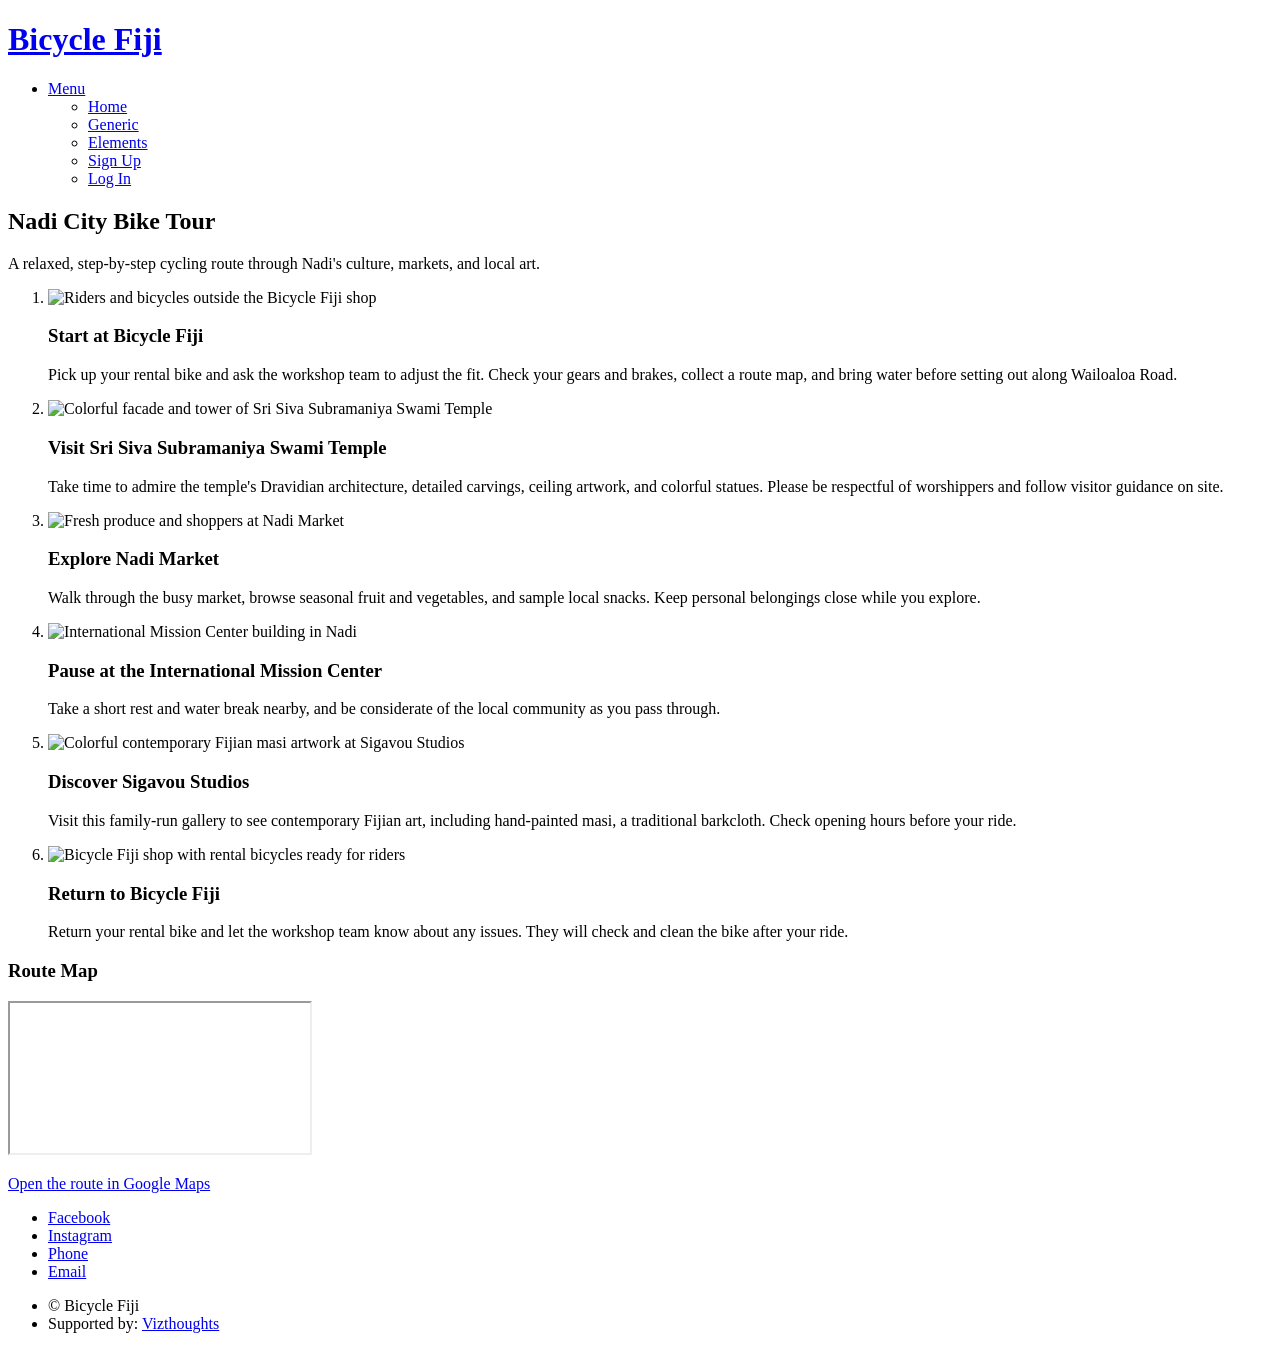
==== citytour.html @ 1d6af8c9 "Add files via upload" ====
<!DOCTYPE HTML>

<html>
	<head>
		<title>Nadi City Bike Tour | Bicycle Fiji</title>
		<meta charset="utf-8" />
		<meta name="viewport" content="width=device-width, initial-scale=1, user-scalable=no" />
		<link rel="stylesheet" href="assets/css/main.css" />
		<noscript><link rel="stylesheet" href="assets/css/noscript.css" /></noscript>
	</head>
	<body class="is-preload">

		<!-- Page Wrapper -->
			<div id="page-wrapper">

				<!-- Header -->
					<header id="header">
						<h1><a href="index.html">Bicycle Fiji</a></h1>
						<nav id="nav">
							<ul>
								<li class="special">
									<a href="#menu" class="menuToggle"><span>Menu</span></a>
									<div id="menu">
										<ul>
											<li><a href="index.html">Home</a></li>
											<li><a href="generic.html">Generic</a></li>
											<li><a href="elements.html">Elements</a></li>
											<li><a href="#">Sign Up</a></li>
											<li><a href="#">Log In</a></li>
										</ul>
									</div>
								</li>
							</ul>
						</nav>
					</header>

				<!-- Main -->
					<article id="main">
						<header>
							<h2>Nadi City Bike Tour</h2>
							<p>A relaxed, step-by-step cycling route through Nadi's culture, markets, and local art.</p>
						</header>
						<section class="wrapper style5">
							<div class="inner">
								<ol class="route-steps">
									<li>
										<img class="route-step-image" src="images/488455986_122238272738225541_3223026036554673337_n.jpg" alt="Riders and bicycles outside the Bicycle Fiji shop" loading="lazy" />
										<div class="route-step-copy">
											<h3>Start at Bicycle Fiji</h3>
											<p>Pick up your rental bike and ask the workshop team to adjust the fit. Check your gears and brakes, collect a route map, and bring water before setting out along Wailoaloa Road.</p>
										</div>
									</li>
									<li>
										<img class="route-step-image" src="images/Sri Siva Subramaniya Swami Temple.jpeg" alt="Colorful facade and tower of Sri Siva Subramaniya Swami Temple" loading="lazy" />
										<div class="route-step-copy">
											<h3>Visit Sri Siva Subramaniya Swami Temple</h3>
											<p>Take time to admire the temple's Dravidian architecture, detailed carvings, ceiling artwork, and colorful statues. Please be respectful of worshippers and follow visitor guidance on site.</p>
										</div>
									</li>
									<li>
										<img class="route-step-image" src="images/nadiMarket.webp" alt="Fresh produce and shoppers at Nadi Market" loading="lazy" />
										<div class="route-step-copy">
											<h3>Explore Nadi Market</h3>
											<p>Walk through the busy market, browse seasonal fruit and vegetables, and sample local snacks. Keep personal belongings close while you explore.</p>
										</div>
									</li>
									<li>
										<img class="route-step-image" src="images/mission center.jpg" alt="International Mission Center building in Nadi" loading="lazy" />
										<div class="route-step-copy">
											<h3>Pause at the International Mission Center</h3>
											<p>Take a short rest and water break nearby, and be considerate of the local community as you pass through.</p>
										</div>
									</li>
									<li>
										<img class="route-step-image" src="images/Sigavou Studios.jpeg" alt="Colorful contemporary Fijian masi artwork at Sigavou Studios" loading="lazy" />
										<div class="route-step-copy">
											<h3>Discover Sigavou Studios</h3>
											<p>Visit this family-run gallery to see contemporary Fijian art, including hand-painted masi, a traditional barkcloth. Check opening hours before your ride.</p>
										</div>
									</li>
									<li>
										<img class="route-step-image" src="images/475829304_122221219034225541_492450698238428917_n.jpg" alt="Bicycle Fiji shop with rental bicycles ready for riders" loading="lazy" />
										<div class="route-step-copy">
											<h3>Return to Bicycle Fiji</h3>
											<p>Return your rental bike and let the workshop team know about any issues. They will check and clean the bike after your ride.</p>
										</div>
									</li>
								</ol>

								<div class="route-map">
									<h3>Route Map</h3>
									<div class="route-map-frame">
										<iframe
											title="Google My Maps route for the Nadi City Bike Tour"
											src="https://www.google.com/maps/d/embed?mid=1YBZ0A9eGD7dwV1F-FsOMjpta3lHgcVE&hl=en&ehbc=2E312F"
											loading="lazy"
											referrerpolicy="no-referrer-when-downgrade"
											allowfullscreen>
										</iframe>
									</div>
									<p><a href="https://www.google.com/maps/d/viewer?mid=1YBZ0A9eGD7dwV1F-FsOMjpta3lHgcVE&hl=en" target="_blank" rel="noopener noreferrer">Open the route in Google Maps</a></p>
								</div>


							</div>
						</section>
					</article>

				<!-- Footer -->
					<footer id="footer">
						<ul class="icons">

							<li><a href="https://www.facebook.com/profile.php?id=61565636811728" class="icon brands fa-facebook-f"><span class="label">Facebook</span></a></li>
							<li><a href="https://www.instagram.com/bicycle_fiji/" class="icon brands fa-instagram"><span class="label">Instagram</span></a></li>
 <li phone="+679 9057118"><a href="tel:+679 9057118" class="icon solid fa-phone"><span class="label">Phone</span></a></li>
							<li><a href="mailto:bicycle_fiji@gmail.com" class="icon solid fa-envelope"><span class="label">Email</span></a></li>
						</ul>
						<ul class="copyright">
							<li>&copy; Bicycle Fiji </li><li>Supported by: <a href="http://www.vizthoughts.com">Vizthoughts</a></li>
						</ul>
					</footer>

			</div>

		<!-- Scripts -->
			<script src="assets/js/jquery.min.js"></script>
			<script src="assets/js/jquery.scrollex.min.js"></script>
			<script src="assets/js/jquery.scrolly.min.js"></script>
			<script src="assets/js/browser.min.js"></script>
			<script src="assets/js/breakpoints.min.js"></script>
			<script src="assets/js/util.js"></script>
			<script src="assets/js/main.js"></script>

	</body>
</html>
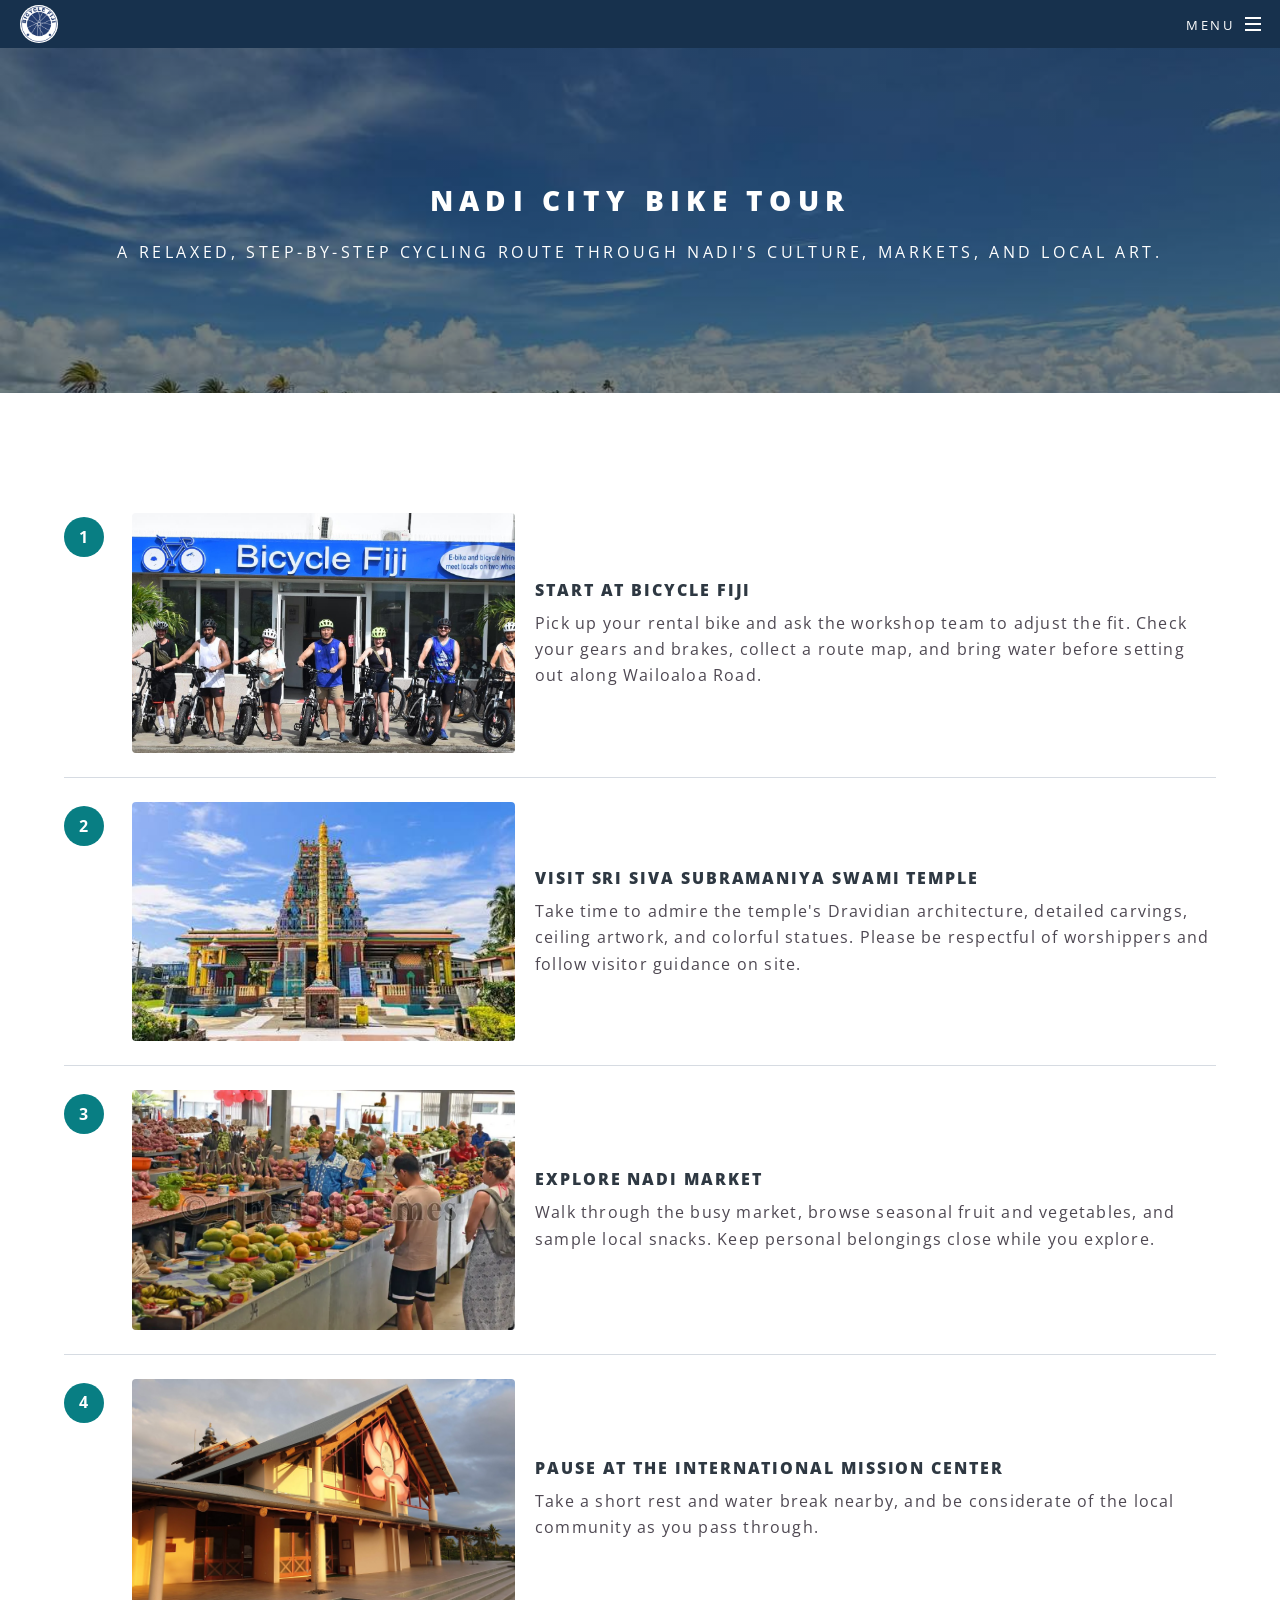
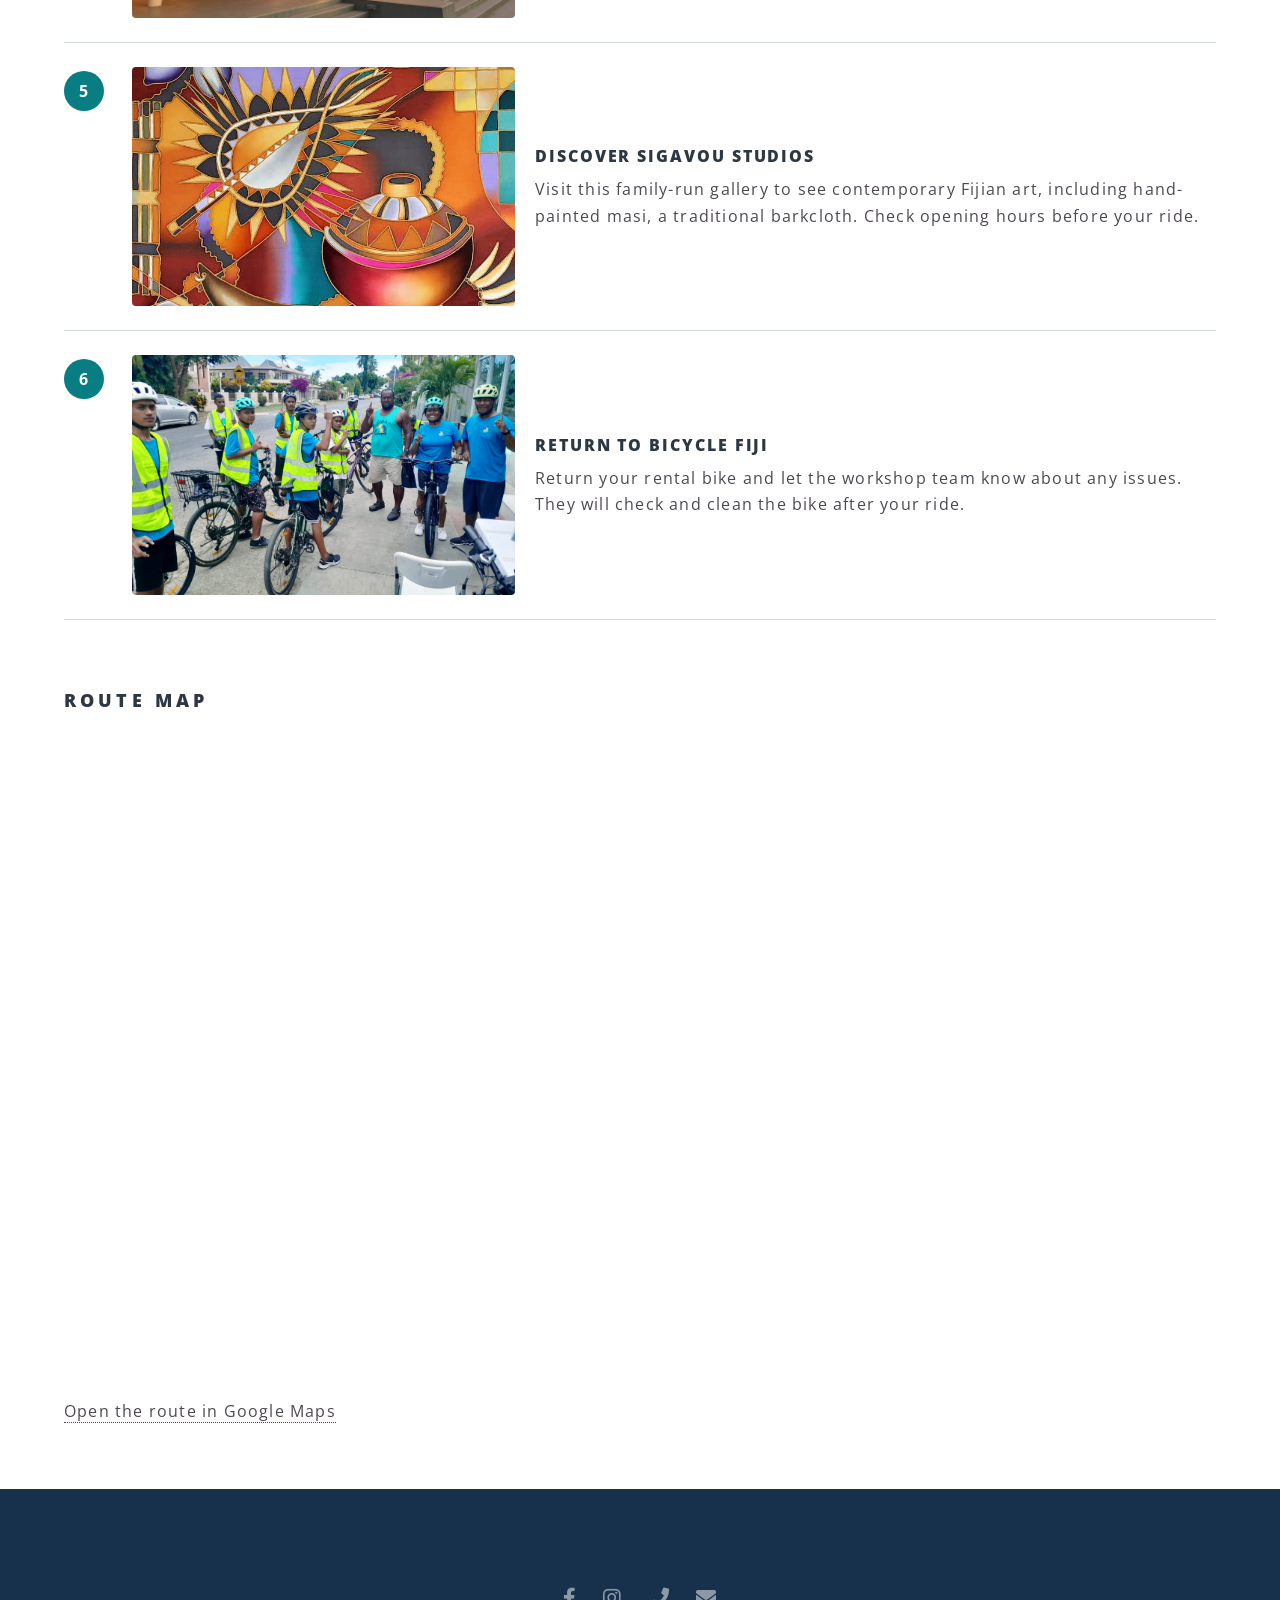
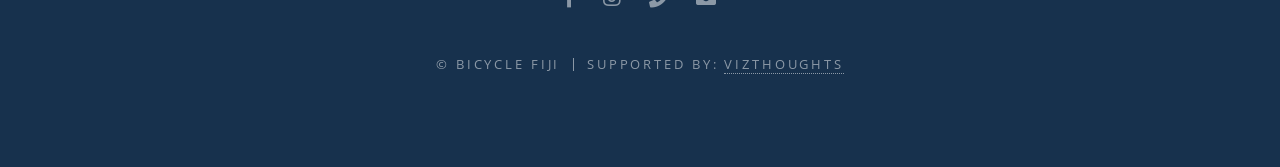
==== commit f99ee4eb: "update contact us" ====
--- a/citytour.html
+++ b/citytour.html
@@ -15,18 +15,16 @@
 
 				<!-- Header -->
 					<header id="header">
-						<h1><a href="index.html">Bicycle Fiji</a></h1>
+						<h1><a href="index.html"><img class="site-logo" src="images/bicycleFiji_logo_whitebackground.png" alt="Bicycle Fiji" /></a></h1>
 						<nav id="nav">
 							<ul>
 								<li class="special">
 									<a href="#menu" class="menuToggle"><span>Menu</span></a>
 									<div id="menu">
 										<ul>
-											<li><a href="index.html">Home</a></li>
-											<li><a href="generic.html">Generic</a></li>
-											<li><a href="elements.html">Elements</a></li>
-											<li><a href="#">Sign Up</a></li>
-											<li><a href="#">Log In</a></li>
+												<li><a href="index.html">Home</a></li>
+											<li><a href="citytour.html">City Tour</a></li>
+											<li><a href="Contact.html">Contact Us</a></li>
 										</ul>
 									</div>
 								</li>
--- a/assets/css/main.css
+++ b/assets/css/main.css
@@ -0,0 +1,4366 @@
+@import url(fontawesome-all.min.css);
+@import url("https://fonts.googleapis.com/css?family=Open+Sans:400,400italic,600,600italic,800,800italic");
+
+/*
+	Spectral by HTML5 UP
+	html5up.net | @ajlkn
+	Free for personal and commercial use under the CCA 3.0 license (html5up.net/license)
+*/
+
+html, body, div, span, applet, object,
+iframe, h1, h2, h3, h4, h5, h6, p, blockquote,
+pre, a, abbr, acronym, address, big, cite,
+code, del, dfn, em, img, ins, kbd, q, s, samp,
+small, strike, strong, sub, sup, tt, var, b,
+u, i, center, dl, dt, dd, ol, ul, li, fieldset,
+form, label, legend, table, caption, tbody,
+tfoot, thead, tr, th, td, article, aside,
+canvas, details, embed, figure, figcaption,
+footer, header, hgroup, menu, nav, output, ruby,
+section, summary, time, mark, audio, video {
+	margin: 0;
+	padding: 0;
+	border: 0;
+	font-size: 100%;
+	font: inherit;
+	vertical-align: baseline;}
+
+article, aside, details, figcaption, figure,
+footer, header, hgroup, menu, nav, section {
+	display: block;}
+
+body {
+	line-height: 1;
+}
+
+ol, ul {
+	list-style: none;
+}
+
+blockquote, q {
+	quotes: none;
+}
+
+	blockquote:before, blockquote:after, q:before, q:after {
+		content: '';
+		content: none;
+	}
+
+table {
+	border-collapse: collapse;
+	border-spacing: 0;
+}
+
+body {
+	-webkit-text-size-adjust: none;
+}
+
+mark {
+	background-color: transparent;
+	color: inherit;
+}
+
+input::-moz-focus-inner {
+	border: 0;
+	padding: 0;
+}
+
+input, select, textarea {
+	-moz-appearance: none;
+	-webkit-appearance: none;
+	-ms-appearance: none;
+	appearance: none;
+}
+
+/* Basic */
+
+	@-ms-viewport {
+		width: device-width;
+	}
+
+	html {
+		box-sizing: border-box;
+	}
+
+	*, *:before, *:after {
+		box-sizing: inherit;
+	}
+
+	body {
+		background: #2e3842;
+	}
+
+		body.is-preload *, body.is-preload *:before, body.is-preload *:after {
+			-moz-animation: none !important;
+			-webkit-animation: none !important;
+			-ms-animation: none !important;
+			animation: none !important;
+			-moz-transition: none !important;
+			-webkit-transition: none !important;
+			-ms-transition: none !important;
+			transition: none !important;
+		}
+
+	body, input, select, textarea {
+		color: #fff;
+		font-family: "Open Sans", Helvetica, sans-serif;
+		font-size: 15pt;
+		font-weight: 400;
+		letter-spacing: 0.075em;
+		line-height: 1.65em;
+	}
+
+		@media screen and (max-width: 1680px) {
+
+			body, input, select, textarea {
+				font-size: 13pt;
+			}
+
+		}
+
+		@media screen and (max-width: 1280px) {
+
+			body, input, select, textarea {
+				font-size: 12pt;
+			}
+
+		}
+
+		@media screen and (max-width: 736px) {
+
+			body, input, select, textarea {
+				font-size: 11pt;
+				letter-spacing: 0.0375em;
+			}
+
+		}
+
+	a {
+		-moz-transition: color 0.2s ease, border-bottom-color 0.2s ease;
+		-webkit-transition: color 0.2s ease, border-bottom-color 0.2s ease;
+		-ms-transition: color 0.2s ease, border-bottom-color 0.2s ease;
+		transition: color 0.2s ease, border-bottom-color 0.2s ease;
+		border-bottom: dotted 1px;
+		color: inherit;
+		text-decoration: none;
+	}
+
+		a:hover {
+			border-bottom-color: transparent;
+		}
+
+	strong, b {
+		color: #fff;
+		font-weight: 600;
+	}
+
+	em, i {
+		font-style: italic;
+	}
+
+	p {
+		margin: 0 0 2em 0;
+	}
+
+	h1, h2, h3, h4, h5, h6 {
+		color: #fff;
+		font-weight: 800;
+		letter-spacing: 0.225em;
+		line-height: 1em;
+		margin: 0 0 1em 0;
+		text-transform: uppercase;
+	}
+
+		h1 a, h2 a, h3 a, h4 a, h5 a, h6 a {
+			color: inherit;
+			text-decoration: none;
+		}
+
+	h2 {
+		font-size: 1.35em;
+		line-height: 1.75em;
+	}
+
+		@media screen and (max-width: 736px) {
+
+			h2 {
+				font-size: 1.1em;
+				line-height: 1.65em;
+			}
+
+		}
+
+	h3 {
+		font-size: 1.15em;
+		line-height: 1.75em;
+	}
+
+		@media screen and (max-width: 736px) {
+
+			h3 {
+				font-size: 1em;
+				line-height: 1.65em;
+			}
+
+		}
+
+	h4 {
+		font-size: 1em;
+		line-height: 1.5em;
+	}
+
+	h5 {
+		font-size: 0.8em;
+		line-height: 1.5em;
+	}
+
+	h6 {
+		font-size: 0.7em;
+		line-height: 1.5em;
+	}
+
+	sub {
+		font-size: 0.8em;
+		position: relative;
+		top: 0.5em;
+	}
+
+	sup {
+		font-size: 0.8em;
+		position: relative;
+		top: -0.5em;
+	}
+
+	hr {
+		border: 0;
+		border-bottom: solid 2px #fff;
+		margin: 3em 0;
+	}
+
+		hr.major {
+			margin: 4.5em 0;
+		}
+
+	blockquote {
+		border-left: solid 4px #fff;
+		font-style: italic;
+		margin: 0 0 2em 0;
+		padding: 0.5em 0 0.5em 2em;
+	}
+
+	code {
+		background: rgba(144, 144, 144, 0.25);
+		border-radius: 3px;
+		font-family: "Courier New", monospace;
+		font-size: 0.9em;
+		letter-spacing: 0;
+		margin: 0 0.25em;
+		padding: 0.25em 0.65em;
+	}
+
+	pre {
+		-webkit-overflow-scrolling: touch;
+		font-family: "Courier New", monospace;
+		font-size: 0.9em;
+		margin: 0 0 2em 0;
+	}
+
+		pre code {
+			display: block;
+			line-height: 1.75em;
+			padding: 1em 1.5em;
+			overflow-x: auto;
+		}
+
+	.align-left {
+		text-align: left;
+	}
+
+	.align-center {
+		text-align: center;
+	}
+
+	.align-right {
+		text-align: right;
+	}
+
+/* Row */
+
+	.row {
+		display: flex;
+		flex-wrap: wrap;
+		box-sizing: border-box;
+		align-items: stretch;
+	}
+
+		.row > * {
+			box-sizing: border-box;
+		}
+
+		.row.gtr-uniform > * > :last-child {
+			margin-bottom: 0;
+		}
+
+		.row.aln-left {
+			justify-content: flex-start;
+		}
+
+		.row.aln-center {
+			justify-content: center;
+		}
+
+		.row.aln-right {
+			justify-content: flex-end;
+		}
+
+		.row.aln-top {
+			align-items: flex-start;
+		}
+
+		.row.aln-middle {
+			align-items: center;
+		}
+
+		.row.aln-bottom {
+			align-items: flex-end;
+		}
+
+		.row > .imp {
+			order: -1;
+		}
+
+		.row > .col-1 {
+			width: 8.33333%;
+		}
+
+		.row > .off-1 {
+			margin-left: 8.33333%;
+		}
+
+		.row > .col-2 {
+			width: 16.66667%;
+		}
+
+		.row > .off-2 {
+			margin-left: 16.66667%;
+		}
+
+		.row > .col-3 {
+			width: 25%;
+		}
+
+		.row > .off-3 {
+			margin-left: 25%;
+		}
+
+		.row > .col-4 {
+			width: 33.33333%;
+		}
+
+		.row > .off-4 {
+			margin-left: 33.33333%;
+		}
+
+		.row > .col-5 {
+			width: 41.66667%;
+		}
+
+		.row > .off-5 {
+			margin-left: 41.66667%;
+		}
+
+		.row > .col-6 {
+			width: 50%;
+		}
+
+		.row > .off-6 {
+			margin-left: 50%;
+		}
+
+		.row > .col-7 {
+			width: 58.33333%;
+		}
+
+		.row > .off-7 {
+			margin-left: 58.33333%;
+		}
+
+		.row > .col-8 {
+			width: 66.66667%;
+		}
+
+		.row > .off-8 {
+			margin-left: 66.66667%;
+		}
+
+		.row > .col-9 {
+			width: 75%;
+		}
+
+		.row > .off-9 {
+			margin-left: 75%;
+		}
+
+		.row > .col-10 {
+			width: 83.33333%;
+		}
+
+		.row > .off-10 {
+			margin-left: 83.33333%;
+		}
+
+		.row > .col-11 {
+			width: 91.66667%;
+		}
+
+		.row > .off-11 {
+			margin-left: 91.66667%;
+		}
+
+		.row > .col-12 {
+			width: 100%;
+		}
+
+		.row > .off-12 {
+			margin-left: 100%;
+		}
+
+		.row.gtr-0 {
+			margin-top: 0;
+			margin-left: 0em;
+		}
+
+			.row.gtr-0 > * {
+				padding: 0 0 0 0em;
+			}
+
+			.row.gtr-0.gtr-uniform {
+				margin-top: 0em;
+			}
+
+				.row.gtr-0.gtr-uniform > * {
+					padding-top: 0em;
+				}
+
+		.row.gtr-25 {
+			margin-top: 0;
+			margin-left: -0.375em;
+		}
+
+			.row.gtr-25 > * {
+				padding: 0 0 0 0.375em;
+			}
+
+			.row.gtr-25.gtr-uniform {
+				margin-top: -0.375em;
+			}
+
+				.row.gtr-25.gtr-uniform > * {
+					padding-top: 0.375em;
+				}
+
+		.row.gtr-50 {
+			margin-top: 0;
+			margin-left: -0.75em;
+		}
+
+			.row.gtr-50 > * {
+				padding: 0 0 0 0.75em;
+			}
+
+			.row.gtr-50.gtr-uniform {
+				margin-top: -0.75em;
+			}
+
+				.row.gtr-50.gtr-uniform > * {
+					padding-top: 0.75em;
+				}
+
+		.row {
+			margin-top: 0;
+			margin-left: -1.5em;
+		}
+
+			.row > * {
+				padding: 0 0 0 1.5em;
+			}
+
+			.row.gtr-uniform {
+				margin-top: -1.5em;
+			}
+
+				.row.gtr-uniform > * {
+					padding-top: 1.5em;
+				}
+
+		.row.gtr-150 {
+			margin-top: 0;
+			margin-left: -2.25em;
+		}
+
+			.row.gtr-150 > * {
+				padding: 0 0 0 2.25em;
+			}
+
+			.row.gtr-150.gtr-uniform {
+				margin-top: -2.25em;
+			}
+
+				.row.gtr-150.gtr-uniform > * {
+					padding-top: 2.25em;
+				}
+
+		.row.gtr-200 {
+			margin-top: 0;
+			margin-left: -3em;
+		}
+
+			.row.gtr-200 > * {
+				padding: 0 0 0 3em;
+			}
+
+			.row.gtr-200.gtr-uniform {
+				margin-top: -3em;
+			}
+
+				.row.gtr-200.gtr-uniform > * {
+					padding-top: 3em;
+				}
+
+		@media screen and (max-width: 1680px) {
+
+			.row {
+				display: flex;
+				flex-wrap: wrap;
+				box-sizing: border-box;
+				align-items: stretch;
+			}
+
+				.row > * {
+					box-sizing: border-box;
+				}
+
+				.row.gtr-uniform > * > :last-child {
+					margin-bottom: 0;
+				}
+
+				.row.aln-left {
+					justify-content: flex-start;
+				}
+
+				.row.aln-center {
+					justify-content: center;
+				}
+
+				.row.aln-right {
+					justify-content: flex-end;
+				}
+
+				.row.aln-top {
+					align-items: flex-start;
+				}
+
+				.row.aln-middle {
+					align-items: center;
+				}
+
+				.row.aln-bottom {
+					align-items: flex-end;
+				}
+
+				.row > .imp-xlarge {
+					order: -1;
+				}
+
+				.row > .col-1-xlarge {
+					width: 8.33333%;
+				}
+
+				.row > .off-1-xlarge {
+					margin-left: 8.33333%;
+				}
+
+				.row > .col-2-xlarge {
+					width: 16.66667%;
+				}
+
+				.row > .off-2-xlarge {
+					margin-left: 16.66667%;
+				}
+
+				.row > .col-3-xlarge {
+					width: 25%;
+				}
+
+				.row > .off-3-xlarge {
+					margin-left: 25%;
+				}
+
+				.row > .col-4-xlarge {
+					width: 33.33333%;
+				}
+
+				.row > .off-4-xlarge {
+					margin-left: 33.33333%;
+				}
+
+				.row > .col-5-xlarge {
+					width: 41.66667%;
+				}
+
+				.row > .off-5-xlarge {
+					margin-left: 41.66667%;
+				}
+
+				.row > .col-6-xlarge {
+					width: 50%;
+				}
+
+				.row > .off-6-xlarge {
+					margin-left: 50%;
+				}
+
+				.row > .col-7-xlarge {
+					width: 58.33333%;
+				}
+
+				.row > .off-7-xlarge {
+					margin-left: 58.33333%;
+				}
+
+				.row > .col-8-xlarge {
+					width: 66.66667%;
+				}
+
+				.row > .off-8-xlarge {
+					margin-left: 66.66667%;
+				}
+
+				.row > .col-9-xlarge {
+					width: 75%;
+				}
+
+				.row > .off-9-xlarge {
+					margin-left: 75%;
+				}
+
+				.row > .col-10-xlarge {
+					width: 83.33333%;
+				}
+
+				.row > .off-10-xlarge {
+					margin-left: 83.33333%;
+				}
+
+				.row > .col-11-xlarge {
+					width: 91.66667%;
+				}
+
+				.row > .off-11-xlarge {
+					margin-left: 91.66667%;
+				}
+
+				.row > .col-12-xlarge {
+					width: 100%;
+				}
+
+				.row > .off-12-xlarge {
+					margin-left: 100%;
+				}
+
+				.row.gtr-0 {
+					margin-top: 0;
+					margin-left: 0em;
+				}
+
+					.row.gtr-0 > * {
+						padding: 0 0 0 0em;
+					}
+
+					.row.gtr-0.gtr-uniform {
+						margin-top: 0em;
+					}
+
+						.row.gtr-0.gtr-uniform > * {
+							padding-top: 0em;
+						}
+
+				.row.gtr-25 {
+					margin-top: 0;
+					margin-left: -0.375em;
+				}
+
+					.row.gtr-25 > * {
+						padding: 0 0 0 0.375em;
+					}
+
+					.row.gtr-25.gtr-uniform {
+						margin-top: -0.375em;
+					}
+
+						.row.gtr-25.gtr-uniform > * {
+							padding-top: 0.375em;
+						}
+
+				.row.gtr-50 {
+					margin-top: 0;
+					margin-left: -0.75em;
+				}
+
+					.row.gtr-50 > * {
+						padding: 0 0 0 0.75em;
+					}
+
+					.row.gtr-50.gtr-uniform {
+						margin-top: -0.75em;
+					}
+
+						.row.gtr-50.gtr-uniform > * {
+							padding-top: 0.75em;
+						}
+
+				.row {
+					margin-top: 0;
+					margin-left: -1.5em;
+				}
+
+					.row > * {
+						padding: 0 0 0 1.5em;
+					}
+
+					.row.gtr-uniform {
+						margin-top: -1.5em;
+					}
+
+						.row.gtr-uniform > * {
+							padding-top: 1.5em;
+						}
+
+				.row.gtr-150 {
+					margin-top: 0;
+					margin-left: -2.25em;
+				}
+
+					.row.gtr-150 > * {
+						padding: 0 0 0 2.25em;
+					}
+
+					.row.gtr-150.gtr-uniform {
+						margin-top: -2.25em;
+					}
+
+						.row.gtr-150.gtr-uniform > * {
+							padding-top: 2.25em;
+						}
+
+				.row.gtr-200 {
+					margin-top: 0;
+					margin-left: -3em;
+				}
+
+					.row.gtr-200 > * {
+						padding: 0 0 0 3em;
+					}
+
+					.row.gtr-200.gtr-uniform {
+						margin-top: -3em;
+					}
+
+						.row.gtr-200.gtr-uniform > * {
+							padding-top: 3em;
+						}
+
+		}
+
+		@media screen and (max-width: 1280px) {
+
+			.row {
+				display: flex;
+				flex-wrap: wrap;
+				box-sizing: border-box;
+				align-items: stretch;
+			}
+
+				.row > * {
+					box-sizing: border-box;
+				}
+
+				.row.gtr-uniform > * > :last-child {
+					margin-bottom: 0;
+				}
+
+				.row.aln-left {
+					justify-content: flex-start;
+				}
+
+				.row.aln-center {
+					justify-content: center;
+				}
+
+				.row.aln-right {
+					justify-content: flex-end;
+				}
+
+				.row.aln-top {
+					align-items: flex-start;
+				}
+
+				.row.aln-middle {
+					align-items: center;
+				}
+
+				.row.aln-bottom {
+					align-items: flex-end;
+				}
+
+				.row > .imp-large {
+					order: -1;
+				}
+
+				.row > .col-1-large {
+					width: 8.33333%;
+				}
+
+				.row > .off-1-large {
+					margin-left: 8.33333%;
+				}
+
+				.row > .col-2-large {
+					width: 16.66667%;
+				}
+
+				.row > .off-2-large {
+					margin-left: 16.66667%;
+				}
+
+				.row > .col-3-large {
+					width: 25%;
+				}
+
+				.row > .off-3-large {
+					margin-left: 25%;
+				}
+
+				.row > .col-4-large {
+					width: 33.33333%;
+				}
+
+				.row > .off-4-large {
+					margin-left: 33.33333%;
+				}
+
+				.row > .col-5-large {
+					width: 41.66667%;
+				}
+
+				.row > .off-5-large {
+					margin-left: 41.66667%;
+				}
+
+				.row > .col-6-large {
+					width: 50%;
+				}
+
+				.row > .off-6-large {
+					margin-left: 50%;
+				}
+
+				.row > .col-7-large {
+					width: 58.33333%;
+				}
+
+				.row > .off-7-large {
+					margin-left: 58.33333%;
+				}
+
+				.row > .col-8-large {
+					width: 66.66667%;
+				}
+
+				.row > .off-8-large {
+					margin-left: 66.66667%;
+				}
+
+				.row > .col-9-large {
+					width: 75%;
+				}
+
+				.row > .off-9-large {
+					margin-left: 75%;
+				}
+
+				.row > .col-10-large {
+					width: 83.33333%;
+				}
+
+				.row > .off-10-large {
+					margin-left: 83.33333%;
+				}
+
+				.row > .col-11-large {
+					width: 91.66667%;
+				}
+
+				.row > .off-11-large {
+					margin-left: 91.66667%;
+				}
+
+				.row > .col-12-large {
+					width: 100%;
+				}
+
+				.row > .off-12-large {
+					margin-left: 100%;
+				}
+
+				.row.gtr-0 {
+					margin-top: 0;
+					margin-left: 0em;
+				}
+
+					.row.gtr-0 > * {
+						padding: 0 0 0 0em;
+					}
+
+					.row.gtr-0.gtr-uniform {
+						margin-top: 0em;
+					}
+
+						.row.gtr-0.gtr-uniform > * {
+							padding-top: 0em;
+						}
+
+				.row.gtr-25 {
+					margin-top: 0;
+					margin-left: -0.375em;
+				}
+
+					.row.gtr-25 > * {
+						padding: 0 0 0 0.375em;
+					}
+
+					.row.gtr-25.gtr-uniform {
+						margin-top: -0.375em;
+					}
+
+						.row.gtr-25.gtr-uniform > * {
+							padding-top: 0.375em;
+						}
+
+				.row.gtr-50 {
+					margin-top: 0;
+					margin-left: -0.75em;
+				}
+
+					.row.gtr-50 > * {
+						padding: 0 0 0 0.75em;
+					}
+
+					.row.gtr-50.gtr-uniform {
+						margin-top: -0.75em;
+					}
+
+						.row.gtr-50.gtr-uniform > * {
+							padding-top: 0.75em;
+						}
+
+				.row {
+					margin-top: 0;
+					margin-left: -1.5em;
+				}
+
+					.row > * {
+						padding: 0 0 0 1.5em;
+					}
+
+					.row.gtr-uniform {
+						margin-top: -1.5em;
+					}
+
+						.row.gtr-uniform > * {
+							padding-top: 1.5em;
+						}
+
+				.row.gtr-150 {
+					margin-top: 0;
+					margin-left: -2.25em;
+				}
+
+					.row.gtr-150 > * {
+						padding: 0 0 0 2.25em;
+					}
+
+					.row.gtr-150.gtr-uniform {
+						margin-top: -2.25em;
+					}
+
+						.row.gtr-150.gtr-uniform > * {
+							padding-top: 2.25em;
+						}
+
+				.row.gtr-200 {
+					margin-top: 0;
+					margin-left: -3em;
+				}
+
+					.row.gtr-200 > * {
+						padding: 0 0 0 3em;
+					}
+
+					.row.gtr-200.gtr-uniform {
+						margin-top: -3em;
+					}
+
+						.row.gtr-200.gtr-uniform > * {
+							padding-top: 3em;
+						}
+
+		}
+
+		@media screen and (max-width: 980px) {
+
+			.row {
+				display: flex;
+				flex-wrap: wrap;
+				box-sizing: border-box;
+				align-items: stretch;
+			}
+
+				.row > * {
+					box-sizing: border-box;
+				}
+
+				.row.gtr-uniform > * > :last-child {
+					margin-bottom: 0;
+				}
+
+				.row.aln-left {
+					justify-content: flex-start;
+				}
+
+				.row.aln-center {
+					justify-content: center;
+				}
+
+				.row.aln-right {
+					justify-content: flex-end;
+				}
+
+				.row.aln-top {
+					align-items: flex-start;
+				}
+
+				.row.aln-middle {
+					align-items: center;
+				}
+
+				.row.aln-bottom {
+					align-items: flex-end;
+				}
+
+				.row > .imp-medium {
+					order: -1;
+				}
+
+				.row > .col-1-medium {
+					width: 8.33333%;
+				}
+
+				.row > .off-1-medium {
+					margin-left: 8.33333%;
+				}
+
+				.row > .col-2-medium {
+					width: 16.66667%;
+				}
+
+				.row > .off-2-medium {
+					margin-left: 16.66667%;
+				}
+
+				.row > .col-3-medium {
+					width: 25%;
+				}
+
+				.row > .off-3-medium {
+					margin-left: 25%;
+				}
+
+				.row > .col-4-medium {
+					width: 33.33333%;
+				}
+
+				.row > .off-4-medium {
+					margin-left: 33.33333%;
+				}
+
+				.row > .col-5-medium {
+					width: 41.66667%;
+				}
+
+				.row > .off-5-medium {
+					margin-left: 41.66667%;
+				}
+
+				.row > .col-6-medium {
+					width: 50%;
+				}
+
+				.row > .off-6-medium {
+					margin-left: 50%;
+				}
+
+				.row > .col-7-medium {
+					width: 58.33333%;
+				}
+
+				.row > .off-7-medium {
+					margin-left: 58.33333%;
+				}
+
+				.row > .col-8-medium {
+					width: 66.66667%;
+				}
+
+				.row > .off-8-medium {
+					margin-left: 66.66667%;
+				}
+
+				.row > .col-9-medium {
+					width: 75%;
+				}
+
+				.row > .off-9-medium {
+					margin-left: 75%;
+				}
+
+				.row > .col-10-medium {
+					width: 83.33333%;
+				}
+
+				.row > .off-10-medium {
+					margin-left: 83.33333%;
+				}
+
+				.row > .col-11-medium {
+					width: 91.66667%;
+				}
+
+				.row > .off-11-medium {
+					margin-left: 91.66667%;
+				}
+
+				.row > .col-12-medium {
+					width: 100%;
+				}
+
+				.row > .off-12-medium {
+					margin-left: 100%;
+				}
+
+				.row.gtr-0 {
+					margin-top: 0;
+					margin-left: 0em;
+				}
+
+					.row.gtr-0 > * {
+						padding: 0 0 0 0em;
+					}
+
+					.row.gtr-0.gtr-uniform {
+						margin-top: 0em;
+					}
+
+						.row.gtr-0.gtr-uniform > * {
+							padding-top: 0em;
+						}
+
+				.row.gtr-25 {
+					margin-top: 0;
+					margin-left: -0.375em;
+				}
+
+					.row.gtr-25 > * {
+						padding: 0 0 0 0.375em;
+					}
+
+					.row.gtr-25.gtr-uniform {
+						margin-top: -0.375em;
+					}
+
+						.row.gtr-25.gtr-uniform > * {
+							padding-top: 0.375em;
+						}
+
+				.row.gtr-50 {
+					margin-top: 0;
+					margin-left: -0.75em;
+				}
+
+					.row.gtr-50 > * {
+						padding: 0 0 0 0.75em;
+					}
+
+					.row.gtr-50.gtr-uniform {
+						margin-top: -0.75em;
+					}
+
+						.row.gtr-50.gtr-uniform > * {
+							padding-top: 0.75em;
+						}
+
+				.row {
+					margin-top: 0;
+					margin-left: -1.5em;
+				}
+
+					.row > * {
+						padding: 0 0 0 1.5em;
+					}
+
+					.row.gtr-uniform {
+						margin-top: -1.5em;
+					}
+
+						.row.gtr-uniform > * {
+							padding-top: 1.5em;
+						}
+
+				.row.gtr-150 {
+					margin-top: 0;
+					margin-left: -2.25em;
+				}
+
+					.row.gtr-150 > * {
+						padding: 0 0 0 2.25em;
+					}
+
+					.row.gtr-150.gtr-uniform {
+						margin-top: -2.25em;
+					}
+
+						.row.gtr-150.gtr-uniform > * {
+							padding-top: 2.25em;
+						}
+
+				.row.gtr-200 {
+					margin-top: 0;
+					margin-left: -3em;
+				}
+
+					.row.gtr-200 > * {
+						padding: 0 0 0 3em;
+					}
+
+					.row.gtr-200.gtr-uniform {
+						margin-top: -3em;
+					}
+
+						.row.gtr-200.gtr-uniform > * {
+							padding-top: 3em;
+						}
+
+		}
+
+		@media screen and (max-width: 736px) {
+
+			.row {
+				display: flex;
+				flex-wrap: wrap;
+				box-sizing: border-box;
+				align-items: stretch;
+			}
+
+				.row > * {
+					box-sizing: border-box;
+				}
+
+				.row.gtr-uniform > * > :last-child {
+					margin-bottom: 0;
+				}
+
+				.row.aln-left {
+					justify-content: flex-start;
+				}
+
+				.row.aln-center {
+					justify-content: center;
+				}
+
+				.row.aln-right {
+					justify-content: flex-end;
+				}
+
+				.row.aln-top {
+					align-items: flex-start;
+				}
+
+				.row.aln-middle {
+					align-items: center;
+				}
+
+				.row.aln-bottom {
+					align-items: flex-end;
+				}
+
+				.row > .imp-small {
+					order: -1;
+				}
+
+				.row > .col-1-small {
+					width: 8.33333%;
+				}
+
+				.row > .off-1-small {
+					margin-left: 8.33333%;
+				}
+
+				.row > .col-2-small {
+					width: 16.66667%;
+				}
+
+				.row > .off-2-small {
+					margin-left: 16.66667%;
+				}
+
+				.row > .col-3-small {
+					width: 25%;
+				}
+
+				.row > .off-3-small {
+					margin-left: 25%;
+				}
+
+				.row > .col-4-small {
+					width: 33.33333%;
+				}
+
+				.row > .off-4-small {
+					margin-left: 33.33333%;
+				}
+
+				.row > .col-5-small {
+					width: 41.66667%;
+				}
+
+				.row > .off-5-small {
+					margin-left: 41.66667%;
+				}
+
+				.row > .col-6-small {
+					width: 50%;
+				}
+
+				.row > .off-6-small {
+					margin-left: 50%;
+				}
+
+				.row > .col-7-small {
+					width: 58.33333%;
+				}
+
+				.row > .off-7-small {
+					margin-left: 58.33333%;
+				}
+
+				.row > .col-8-small {
+					width: 66.66667%;
+				}
+
+				.row > .off-8-small {
+					margin-left: 66.66667%;
+				}
+
+				.row > .col-9-small {
+					width: 75%;
+				}
+
+				.row > .off-9-small {
+					margin-left: 75%;
+				}
+
+				.row > .col-10-small {
+					width: 83.33333%;
+				}
+
+				.row > .off-10-small {
+					margin-left: 83.33333%;
+				}
+
+				.row > .col-11-small {
+					width: 91.66667%;
+				}
+
+				.row > .off-11-small {
+					margin-left: 91.66667%;
+				}
+
+				.row > .col-12-small {
+					width: 100%;
+				}
+
+				.row > .off-12-small {
+					margin-left: 100%;
+				}
+
+				.row.gtr-0 {
+					margin-top: 0;
+					margin-left: 0em;
+				}
+
+					.row.gtr-0 > * {
+						padding: 0 0 0 0em;
+					}
+
+					.row.gtr-0.gtr-uniform {
+						margin-top: 0em;
+					}
+
+						.row.gtr-0.gtr-uniform > * {
+							padding-top: 0em;
+						}
+
+				.row.gtr-25 {
+					margin-top: 0;
+					margin-left: -0.375em;
+				}
+
+					.row.gtr-25 > * {
+						padding: 0 0 0 0.375em;
+					}
+
+					.row.gtr-25.gtr-uniform {
+						margin-top: -0.375em;
+					}
+
+						.row.gtr-25.gtr-uniform > * {
+							padding-top: 0.375em;
+						}
+
+				.row.gtr-50 {
+					margin-top: 0;
+					margin-left: -0.75em;
+				}
+
+					.row.gtr-50 > * {
+						padding: 0 0 0 0.75em;
+					}
+
+					.row.gtr-50.gtr-uniform {
+						margin-top: -0.75em;
+					}
+
+						.row.gtr-50.gtr-uniform > * {
+							padding-top: 0.75em;
+						}
+
+				.row {
+					margin-top: 0;
+					margin-left: -1.5em;
+				}
+
+					.row > * {
+						padding: 0 0 0 1.5em;
+					}
+
+					.row.gtr-uniform {
+						margin-top: -1.5em;
+					}
+
+						.row.gtr-uniform > * {
+							padding-top: 1.5em;
+						}
+
+				.row.gtr-150 {
+					margin-top: 0;
+					margin-left: -2.25em;
+				}
+
+					.row.gtr-150 > * {
+						padding: 0 0 0 2.25em;
+					}
+
+					.row.gtr-150.gtr-uniform {
+						margin-top: -2.25em;
+					}
+
+						.row.gtr-150.gtr-uniform > * {
+							padding-top: 2.25em;
+						}
+
+				.row.gtr-200 {
+					margin-top: 0;
+					margin-left: -3em;
+				}
+
+					.row.gtr-200 > * {
+						padding: 0 0 0 3em;
+					}
+
+					.row.gtr-200.gtr-uniform {
+						margin-top: -3em;
+					}
+
+						.row.gtr-200.gtr-uniform > * {
+							padding-top: 3em;
+						}
+
+		}
+
+		@media screen and (max-width: 480px) {
+
+			.row {
+				display: flex;
+				flex-wrap: wrap;
+				box-sizing: border-box;
+				align-items: stretch;
+			}
+
+				.row > * {
+					box-sizing: border-box;
+				}
+
+				.row.gtr-uniform > * > :last-child {
+					margin-bottom: 0;
+				}
+
+				.row.aln-left {
+					justify-content: flex-start;
+				}
+
+				.row.aln-center {
+					justify-content: center;
+				}
+
+				.row.aln-right {
+					justify-content: flex-end;
+				}
+
+				.row.aln-top {
+					align-items: flex-start;
+				}
+
+				.row.aln-middle {
+					align-items: center;
+				}
+
+				.row.aln-bottom {
+					align-items: flex-end;
+				}
+
+				.row > .imp-xsmall {
+					order: -1;
+				}
+
+				.row > .col-1-xsmall {
+					width: 8.33333%;
+				}
+
+				.row > .off-1-xsmall {
+					margin-left: 8.33333%;
+				}
+
+				.row > .col-2-xsmall {
+					width: 16.66667%;
+				}
+
+				.row > .off-2-xsmall {
+					margin-left: 16.66667%;
+				}
+
+				.row > .col-3-xsmall {
+					width: 25%;
+				}
+
+				.row > .off-3-xsmall {
+					margin-left: 25%;
+				}
+
+				.row > .col-4-xsmall {
+					width: 33.33333%;
+				}
+
+				.row > .off-4-xsmall {
+					margin-left: 33.33333%;
+				}
+
+				.row > .col-5-xsmall {
+					width: 41.66667%;
+				}
+
+				.row > .off-5-xsmall {
+					margin-left: 41.66667%;
+				}
+
+				.row > .col-6-xsmall {
+					width: 50%;
+				}
+
+				.row > .off-6-xsmall {
+					margin-left: 50%;
+				}
+
+				.row > .col-7-xsmall {
+					width: 58.33333%;
+				}
+
+				.row > .off-7-xsmall {
+					margin-left: 58.33333%;
+				}
+
+				.row > .col-8-xsmall {
+					width: 66.66667%;
+				}
+
+				.row > .off-8-xsmall {
+					margin-left: 66.66667%;
+				}
+
+				.row > .col-9-xsmall {
+					width: 75%;
+				}
+
+				.row > .off-9-xsmall {
+					margin-left: 75%;
+				}
+
+				.row > .col-10-xsmall {
+					width: 83.33333%;
+				}
+
+				.row > .off-10-xsmall {
+					margin-left: 83.33333%;
+				}
+
+				.row > .col-11-xsmall {
+					width: 91.66667%;
+				}
+
+				.row > .off-11-xsmall {
+					margin-left: 91.66667%;
+				}
+
+				.row > .col-12-xsmall {
+					width: 100%;
+				}
+
+				.row > .off-12-xsmall {
+					margin-left: 100%;
+				}
+
+				.row.gtr-0 {
+					margin-top: 0;
+					margin-left: 0em;
+				}
+
+					.row.gtr-0 > * {
+						padding: 0 0 0 0em;
+					}
+
+					.row.gtr-0.gtr-uniform {
+						margin-top: 0em;
+					}
+
+						.row.gtr-0.gtr-uniform > * {
+							padding-top: 0em;
+						}
+
+				.row.gtr-25 {
+					margin-top: 0;
+					margin-left: -0.375em;
+				}
+
+					.row.gtr-25 > * {
+						padding: 0 0 0 0.375em;
+					}
+
+					.row.gtr-25.gtr-uniform {
+						margin-top: -0.375em;
+					}
+
+						.row.gtr-25.gtr-uniform > * {
+							padding-top: 0.375em;
+						}
+
+				.row.gtr-50 {
+					margin-top: 0;
+					margin-left: -0.75em;
+				}
+
+					.row.gtr-50 > * {
+						padding: 0 0 0 0.75em;
+					}
+
+					.row.gtr-50.gtr-uniform {
+						margin-top: -0.75em;
+					}
+
+						.row.gtr-50.gtr-uniform > * {
+							padding-top: 0.75em;
+						}
+
+				.row {
+					margin-top: 0;
+					margin-left: -1.5em;
+				}
+
+					.row > * {
+						padding: 0 0 0 1.5em;
+					}
+
+					.row.gtr-uniform {
+						margin-top: -1.5em;
+					}
+
+						.row.gtr-uniform > * {
+							padding-top: 1.5em;
+						}
+
+				.row.gtr-150 {
+					margin-top: 0;
+					margin-left: -2.25em;
+				}
+
+					.row.gtr-150 > * {
+						padding: 0 0 0 2.25em;
+					}
+
+					.row.gtr-150.gtr-uniform {
+						margin-top: -2.25em;
+					}
+
+						.row.gtr-150.gtr-uniform > * {
+							padding-top: 2.25em;
+						}
+
+				.row.gtr-200 {
+					margin-top: 0;
+					margin-left: -3em;
+				}
+
+					.row.gtr-200 > * {
+						padding: 0 0 0 3em;
+					}
+
+					.row.gtr-200.gtr-uniform {
+						margin-top: -3em;
+					}
+
+						.row.gtr-200.gtr-uniform > * {
+							padding-top: 3em;
+						}
+
+		}
+
+/* Section/Article */
+
+	section.special, article.special {
+		text-align: center;
+	}
+
+	header p {
+		color: rgba(255, 255, 255, 0.5);
+		position: relative;
+		top: -0.25em;
+	}
+
+	header h3 + p {
+		font-size: 1.1em;
+	}
+
+	header h4 + p,
+	header h5 + p,
+	header h6 + p {
+		font-size: 0.9em;
+	}
+
+	header.major {
+		margin: 0 0 3.5em 0;
+	}
+
+		header.major h2, header.major h3, header.major h4, header.major h5, header.major h6 {
+			border-bottom: solid 2px #fff;
+			display: inline-block;
+			padding-bottom: 1em;
+			position: relative;
+		}
+
+			header.major h2:after, header.major h3:after, header.major h4:after, header.major h5:after, header.major h6:after {
+				content: '';
+				display: block;
+				height: 1px;
+			}
+
+		header.major p {
+			color: #fff;
+			top: 0;
+		}
+
+		@media screen and (max-width: 736px) {
+
+			header.major {
+				margin: 0 0 2em 0;
+			}
+
+		}
+
+	@media screen and (max-width: 980px) {
+
+		header br {
+			display: none;
+		}
+
+	}
+
+/* Form */
+
+	form {
+		margin: 0 0 2em 0;
+	}
+
+	label {
+		color: #fff;
+		display: block;
+		font-size: 0.9em;
+		font-weight: 600;
+		margin: 0 0 1em 0;
+	}
+
+	input[type="text"],
+	input[type="password"],
+	input[type="email"],
+	select,
+	textarea {
+		-moz-appearance: none;
+		-webkit-appearance: none;
+		-ms-appearance: none;
+		appearance: none;
+		background-color: rgba(144, 144, 144, 0.25);
+		border-radius: 3px;
+		border: none;
+		color: inherit;
+		display: block;
+		outline: 0;
+		padding: 0 1em;
+		text-decoration: none;
+		width: 100%;
+	}
+
+		input[type="text"]:invalid,
+		input[type="password"]:invalid,
+		input[type="email"]:invalid,
+		select:invalid,
+		textarea:invalid {
+			box-shadow: none;
+		}
+
+		input[type="text"]:focus,
+		input[type="password"]:focus,
+		input[type="email"]:focus,
+		select:focus,
+		textarea:focus {
+			box-shadow: 0 0 0 2px #21b2a6;
+		}
+
+	select {
+		background-size: 1.25em;
+		background-repeat: no-repeat;
+		background-position: calc(100% - 1em) center;
+		height: 2.75em;
+		padding-right: 2.75em;
+		text-overflow: ellipsis;
+	}
+
+		select:focus::-ms-value {
+			background-color: transparent;
+		}
+
+		select::-ms-expand {
+			display: none;
+		}
+
+	input[type="text"],
+	input[type="password"],
+	input[type="email"],
+	select {
+		height: 2.75em;
+	}
+
+	textarea {
+		padding: 0.75em 1em;
+	}
+
+	input[type="checkbox"],
+	input[type="radio"] {
+		-moz-appearance: none;
+		-webkit-appearance: none;
+		-ms-appearance: none;
+		appearance: none;
+		display: block;
+		float: left;
+		margin-right: -2em;
+		opacity: 0;
+		width: 1em;
+		z-index: -1;
+	}
+
+		input[type="checkbox"] + label,
+		input[type="radio"] + label {
+			text-decoration: none;
+			color: #fff;
+			cursor: pointer;
+			display: inline-block;
+			font-size: 1em;
+			font-weight: 400;
+			padding-left: 2.4em;
+			padding-right: 0.75em;
+			position: relative;
+		}
+
+			input[type="checkbox"] + label:before,
+			input[type="radio"] + label:before {
+				-moz-osx-font-smoothing: grayscale;
+				-webkit-font-smoothing: antialiased;
+				display: inline-block;
+				font-style: normal;
+				font-variant: normal;
+				text-rendering: auto;
+				line-height: 1;
+				text-transform: none !important;
+				font-family: 'Font Awesome 5 Free';
+				font-weight: 900;
+			}
+
+			input[type="checkbox"] + label:before,
+			input[type="radio"] + label:before {
+				background: rgba(144, 144, 144, 0.25);
+				border-radius: 3px;
+				content: '';
+				display: inline-block;
+				font-size: 0.8em;
+				height: 2.0625em;
+				left: 0;
+				line-height: 2.0625em;
+				position: absolute;
+				text-align: center;
+				top: 0;
+				width: 2.0625em;
+			}
+
+		input[type="checkbox"]:checked + label:before,
+		input[type="radio"]:checked + label:before {
+			background: #2e3842;
+			color: #fff;
+			content: '\f00c';
+		}
+
+		input[type="checkbox"]:focus + label:before,
+		input[type="radio"]:focus + label:before {
+			box-shadow: 0 0 0 2px #21b2a6;
+		}
+
+	input[type="checkbox"] + label:before {
+		border-radius: 3px;
+	}
+
+	input[type="radio"] + label:before {
+		border-radius: 100%;
+	}
+
+	::-webkit-input-placeholder {
+		color: rgba(255, 255, 255, 0.5) !important;
+		opacity: 1.0;
+	}
+
+	:-moz-placeholder {
+		color: rgba(255, 255, 255, 0.5) !important;
+		opacity: 1.0;
+	}
+
+	::-moz-placeholder {
+		color: rgba(255, 255, 255, 0.5) !important;
+		opacity: 1.0;
+	}
+
+	:-ms-input-placeholder {
+		color: rgba(255, 255, 255, 0.5) !important;
+		opacity: 1.0;
+	}
+
+/* Box */
+
+	.box {
+		border-radius: 3px;
+		border: solid 2px #fff;
+		margin-bottom: 2em;
+		padding: 1.5em;
+	}
+
+		.box > :last-child,
+		.box > :last-child > :last-child,
+		.box > :last-child > :last-child > :last-child {
+			margin-bottom: 0;
+		}
+
+		.box.alt {
+			border: 0;
+			border-radius: 0;
+			padding: 0;
+		}
+
+/* Icon */
+
+	.icon {
+		text-decoration: none;
+		border-bottom: none;
+		position: relative;
+	}
+
+		.icon:before {
+			-moz-osx-font-smoothing: grayscale;
+			-webkit-font-smoothing: antialiased;
+			display: inline-block;
+			font-style: normal;
+			font-variant: normal;
+			text-rendering: auto;
+			line-height: 1;
+			text-transform: none !important;
+			font-family: 'Font Awesome 5 Free';
+			font-weight: 400;
+		}
+
+		.icon > .label {
+			display: none;
+		}
+
+		.icon:before {
+			line-height: inherit;
+		}
+
+		.icon.solid:before {
+			font-weight: 900;
+		}
+
+		.icon.brands:before {
+			font-family: 'Font Awesome 5 Brands';
+		}
+
+		.icon.major {
+			-moz-transform: rotate(-45deg);
+			-webkit-transform: rotate(-45deg);
+			-ms-transform: rotate(-45deg);
+			transform: rotate(-45deg);
+			border-radius: 3px;
+			border: solid 2px #fff;
+			display: inline-block;
+			font-size: 1.35em;
+			height: calc(3em + 2px);
+			line-height: 3em;
+			text-align: center;
+			width: calc(3em + 2px);
+		}
+
+			.icon.major:before {
+				-moz-transform: rotate(45deg);
+				-webkit-transform: rotate(45deg);
+				-ms-transform: rotate(45deg);
+				transform: rotate(45deg);
+				display: inline-block;
+				font-size: 1.5em;
+			}
+
+			@media screen and (max-width: 736px) {
+
+				.icon.major {
+					font-size: 1em;
+				}
+
+			}
+
+		.icon.style1 {
+			color: #00ffcc;
+		}
+
+		.icon.style2 {
+			color: #00f0ff;
+		}
+
+		.icon.style3 {
+			color: #76ddff;
+		}
+
+/* Image */
+
+	.image {
+		border-radius: 3px;
+		border: 0;
+		display: inline-block;
+		position: relative;
+	}
+
+		.image img {
+			border-radius: 3px;
+			display: block;
+		}
+
+		.image.left {
+			float: left;
+			margin: 0 2em 2em 0;
+			top: 0.25em;
+		}
+
+		.image.right {
+			float: right;
+			margin: 0 0 2em 2em;
+			top: 0.25em;
+		}
+
+		.image.left, .image.right {
+			max-width: 40%;
+		}
+
+			.image.left img, .image.right img {
+				width: 100%;
+			}
+
+		.image.fit {
+			display: block;
+			margin: 0 0 2em 0;
+			width: 100%;
+		}
+
+			.image.fit img {
+				width: 100%;
+			}
+
+/* List */
+
+	ol {
+		list-style: decimal;
+		margin: 0 0 2em 0;
+		padding-left: 1.25em;
+	}
+
+		ol li {
+			padding-left: 0.25em;
+		}
+
+	ul {
+		list-style: disc;
+		margin: 0 0 2em 0;
+		padding-left: 1em;
+	}
+
+		ul li {
+			padding-left: 0.5em;
+		}
+
+		ul.alt {
+			list-style: none;
+			padding-left: 0;
+		}
+
+			ul.alt li {
+				border-top: solid 1px #fff;
+				padding: 0.5em 0;
+			}
+
+				ul.alt li:first-child {
+					border-top: 0;
+					padding-top: 0;
+				}
+
+	dl {
+		margin: 0 0 2em 0;
+	}
+
+/* Actions */
+
+	ul.actions {
+		display: -moz-flex;
+		display: -webkit-flex;
+		display: -ms-flex;
+		display: flex;
+		cursor: default;
+		list-style: none;
+		margin-left: -1em;
+		padding-left: 0;
+	}
+
+		ul.actions li {
+			padding: 0 0 0 1em;
+			vertical-align: middle;
+		}
+
+		ul.actions.special {
+			-moz-justify-content: center;
+			-webkit-justify-content: center;
+			-ms-justify-content: center;
+			justify-content: center;
+			width: 100%;
+			margin-left: 0;
+		}
+
+			ul.actions.special li:first-child {
+				padding-left: 0;
+			}
+
+		ul.actions.stacked {
+			-moz-flex-direction: column;
+			-webkit-flex-direction: column;
+			-ms-flex-direction: column;
+			flex-direction: column;
+			margin-left: 0;
+		}
+
+			ul.actions.stacked li {
+				padding: 1em 0 0 0;
+			}
+
+				ul.actions.stacked li:first-child {
+					padding-top: 0;
+				}
+
+		ul.actions.fit {
+			width: calc(100% + 1em);
+		}
+
+			ul.actions.fit li {
+				-moz-flex-grow: 1;
+				-webkit-flex-grow: 1;
+				-ms-flex-grow: 1;
+				flex-grow: 1;
+				-moz-flex-shrink: 1;
+				-webkit-flex-shrink: 1;
+				-ms-flex-shrink: 1;
+				flex-shrink: 1;
+				width: 100%;
+			}
+
+				ul.actions.fit li > * {
+					width: 100%;
+				}
+
+			ul.actions.fit.stacked {
+				width: 100%;
+			}
+
+		@media screen and (max-width: 480px) {
+
+			ul.actions:not(.fixed) {
+				-moz-flex-direction: column;
+				-webkit-flex-direction: column;
+				-ms-flex-direction: column;
+				flex-direction: column;
+				margin-left: 0;
+				width: 100% !important;
+			}
+
+				ul.actions:not(.fixed) li {
+					-moz-flex-grow: 1;
+					-webkit-flex-grow: 1;
+					-ms-flex-grow: 1;
+					flex-grow: 1;
+					-moz-flex-shrink: 1;
+					-webkit-flex-shrink: 1;
+					-ms-flex-shrink: 1;
+					flex-shrink: 1;
+					padding: 1em 0 0 0;
+					text-align: center;
+					width: 100%;
+				}
+
+					ul.actions:not(.fixed) li > * {
+						width: 100%;
+					}
+
+					ul.actions:not(.fixed) li:first-child {
+						padding-top: 0;
+					}
+
+					ul.actions:not(.fixed) li input[type="submit"],
+					ul.actions:not(.fixed) li input[type="reset"],
+					ul.actions:not(.fixed) li input[type="button"],
+					ul.actions:not(.fixed) li button,
+					ul.actions:not(.fixed) li .button {
+						width: 100%;
+					}
+
+						ul.actions:not(.fixed) li input[type="submit"].icon:before,
+						ul.actions:not(.fixed) li input[type="reset"].icon:before,
+						ul.actions:not(.fixed) li input[type="button"].icon:before,
+						ul.actions:not(.fixed) li button.icon:before,
+						ul.actions:not(.fixed) li .button.icon:before {
+							margin-left: -0.5em;
+						}
+
+		}
+
+/* Icons */
+
+	ul.icons {
+		cursor: default;
+		list-style: none;
+		padding-left: 0;
+	}
+
+		ul.icons li {
+			display: inline-block;
+			padding: 0 1em 0 0;
+		}
+
+			ul.icons li:last-child {
+				padding-right: 0 !important;
+			}
+
+		ul.icons.major {
+			padding: 1em 0;
+		}
+
+			ul.icons.major li {
+				padding-right: 3.5em;
+			}
+
+				@media screen and (max-width: 736px) {
+
+					ul.icons.major li {
+						padding: 0 1em !important;
+					}
+
+				}
+
+/* Table */
+
+	.table-wrapper {
+		-webkit-overflow-scrolling: touch;
+		overflow-x: auto;
+	}
+
+	table {
+		margin: 0 0 2em 0;
+		width: 100%;
+	}
+
+		table tbody tr {
+			border: solid 1px #fff;
+			border-left: 0;
+			border-right: 0;
+		}
+
+			table tbody tr:nth-child(2n + 1) {
+				background-color: rgba(144, 144, 144, 0.25);
+			}
+
+		table td {
+			padding: 0.75em 0.75em;
+		}
+
+		table th {
+			color: #fff;
+			font-size: 0.9em;
+			font-weight: 600;
+			padding: 0 0.75em 0.75em 0.75em;
+			text-align: left;
+		}
+
+		table thead {
+			border-bottom: solid 2px #fff;
+		}
+
+		table tfoot {
+			border-top: solid 2px #fff;
+		}
+
+		table.alt {
+			border-collapse: separate;
+		}
+
+			table.alt tbody tr td {
+				border: solid 1px #fff;
+				border-left-width: 0;
+				border-top-width: 0;
+			}
+
+				table.alt tbody tr td:first-child {
+					border-left-width: 1px;
+				}
+
+			table.alt tbody tr:first-child td {
+				border-top-width: 1px;
+			}
+
+			table.alt thead {
+				border-bottom: 0;
+			}
+
+			table.alt tfoot {
+				border-top: 0;
+			}
+
+/* Button */
+
+	input[type="submit"],
+	input[type="reset"],
+	input[type="button"],
+	button,
+	.button {
+		-moz-appearance: none;
+		-webkit-appearance: none;
+		-ms-appearance: none;
+		appearance: none;
+		-moz-transition: background-color 0.2s ease-in-out, color 0.2s ease-in-out;
+		-webkit-transition: background-color 0.2s ease-in-out, color 0.2s ease-in-out;
+		-ms-transition: background-color 0.2s ease-in-out, color 0.2s ease-in-out;
+		transition: background-color 0.2s ease-in-out, color 0.2s ease-in-out;
+		background-color: transparent;
+		border-radius: 3px;
+		border: 0;
+		box-shadow: inset 0 0 0 2px #fff;
+		color: #fff;
+		cursor: pointer;
+		display: inline-block;
+		font-size: 0.8em;
+		font-weight: 600;
+		height: 3.125em;
+		letter-spacing: 0.225em;
+		line-height: 3.125em;
+		max-width: 30em;
+		padding: 0 2.75em;
+		text-align: center;
+		text-decoration: none;
+		text-transform: uppercase;
+		white-space: nowrap;
+		overflow: hidden;
+		text-overflow: ellipsis;
+	}
+
+		input[type="submit"]:hover,
+		input[type="reset"]:hover,
+		input[type="button"]:hover,
+		button:hover,
+		.button:hover {
+			background-color: rgba(144, 144, 144, 0.25);
+		}
+
+		input[type="submit"]:active,
+		input[type="reset"]:active,
+		input[type="button"]:active,
+		button:active,
+		.button:active {
+			background-color: rgba(144, 144, 144, 0.5);
+		}
+
+		input[type="submit"].icon:before,
+		input[type="reset"].icon:before,
+		input[type="button"].icon:before,
+		button.icon:before,
+		.button.icon:before {
+			margin-right: 0.5em;
+		}
+
+		input[type="submit"].fit,
+		input[type="reset"].fit,
+		input[type="button"].fit,
+		button.fit,
+		.button.fit {
+			width: 100%;
+		}
+
+		input[type="submit"].small,
+		input[type="reset"].small,
+		input[type="button"].small,
+		button.small,
+		.button.small {
+			font-size: 0.8em;
+		}
+
+		input[type="submit"].large,
+		input[type="reset"].large,
+		input[type="button"].large,
+		button.large,
+		.button.large {
+			font-size: 1.35em;
+		}
+
+		input[type="submit"].primary,
+		input[type="reset"].primary,
+		input[type="button"].primary,
+		button.primary,
+		.button.primary {
+			background-color: #ed4933;
+			box-shadow: none !important;
+			color: #ffffff !important;
+		}
+
+			input[type="submit"].primary:hover,
+			input[type="reset"].primary:hover,
+			input[type="button"].primary:hover,
+			button.primary:hover,
+			.button.primary:hover {
+				background-color: #ef5e4a !important;
+			}
+
+			input[type="submit"].primary:active,
+			input[type="reset"].primary:active,
+			input[type="button"].primary:active,
+			button.primary:active,
+			.button.primary:active {
+				background-color: #eb341c !important;
+			}
+
+		input[type="submit"].disabled, input[type="submit"]:disabled,
+		input[type="reset"].disabled,
+		input[type="reset"]:disabled,
+		input[type="button"].disabled,
+		input[type="button"]:disabled,
+		button.disabled,
+		button:disabled,
+		.button.disabled,
+		.button:disabled {
+			pointer-events: none;
+			opacity: 0.25;
+		}
+
+		@media screen and (max-width: 736px) {
+
+			input[type="submit"],
+			input[type="reset"],
+			input[type="button"],
+			button,
+			.button {
+				height: 3.75em;
+				line-height: 3.75em;
+			}
+
+		}
+
+/* Features */
+
+	.features {
+		display: -moz-flex;
+		display: -webkit-flex;
+		display: -ms-flex;
+		display: flex;
+		-moz-flex-wrap: wrap;
+		-webkit-flex-wrap: wrap;
+		-ms-flex-wrap: wrap;
+		flex-wrap: wrap;
+		-moz-justify-content: center;
+		-webkit-justify-content: center;
+		-ms-justify-content: center;
+		justify-content: center;
+		list-style: none;
+		padding: 0;
+		width: 100%;
+	}
+
+		.features li {
+			padding: 4em 4em 2em 6em ;
+			display: block;
+			position: relative;
+			text-align: left;
+			width: 50%;
+		}
+
+			.features li:nth-child(1) {
+				background-color: rgba(0, 0, 0, 0.035);
+			}
+
+			.features li:nth-child(2) {
+				background-color: rgba(0, 0, 0, 0.07);
+			}
+
+			.features li:nth-child(3) {
+				background-color: rgba(0, 0, 0, 0.105);
+			}
+
+			.features li:nth-child(4) {
+				background-color: rgba(0, 0, 0, 0.14);
+			}
+
+			.features li:nth-child(5) {
+				background-color: rgba(0, 0, 0, 0.175);
+			}
+
+			.features li:nth-child(6) {
+				background-color: rgba(0, 0, 0, 0.21);
+			}
+
+			.features li:nth-child(7) {
+				background-color: rgba(0, 0, 0, 0.245);
+			}
+
+			.features li:nth-child(8) {
+				background-color: rgba(0, 0, 0, 0.28);
+			}
+
+			.features li:nth-child(9) {
+				background-color: rgba(0, 0, 0, 0.315);
+			}
+
+			.features li:nth-child(10) {
+				background-color: rgba(0, 0, 0, 0.35);
+			}
+
+			.features li:before {
+				display: block;
+				color: #00ffcc;
+				position: absolute;
+				left: 1.75em;
+				top: 2.75em;
+				font-size: 1.5em;
+			}
+
+			.features li:nth-child(1) {
+				border-top-left-radius: 3px;
+			}
+
+			.features li:nth-child(2) {
+				border-top-right-radius: 3px;
+			}
+
+			.features li:nth-last-child(1) {
+				border-bottom-right-radius: 3px;
+			}
+
+			.features li:nth-last-child(2) {
+				border-bottom-left-radius: 3px;
+			}
+
+			@media screen and (max-width: 980px) {
+
+				.features li {
+					padding: 3em 2em 1em 2em ;
+					text-align: center;
+				}
+
+					.features li:before {
+						left: 0;
+						margin: 0 0 1em 0;
+						position: relative;
+						top: 0;
+					}
+
+			}
+
+			@media screen and (max-width: 736px) {
+
+				.features li {
+					padding: 3em 0 1em 0 ;
+					background-color: transparent !important;
+					border-top: solid 2px #fff;
+					width: 100%;
+				}
+
+					.features li:first-child {
+						border-top: 0;
+					}
+
+			}
+
+/* Spotlight */
+
+	.spotlight {
+		-moz-align-items: center;
+		-webkit-align-items: center;
+		-ms-align-items: center;
+		align-items: center;
+		display: -moz-flex;
+		display: -webkit-flex;
+		display: -ms-flex;
+		display: flex;
+	}
+
+		.spotlight .image {
+			-moz-order: 1;
+			-webkit-order: 1;
+			-ms-order: 1;
+			order: 1;
+			border-radius: 0;
+			width: 40%;
+		}
+
+			.spotlight .image img {
+				border-radius: 0;
+				width: 100%;
+			}
+
+		.spotlight .content {
+			padding: 2em 4em 0.1em 4em ;
+			-moz-order: 2;
+			-webkit-order: 2;
+			-ms-order: 2;
+			order: 2;
+			max-width: 48em;
+			width: 60%;
+		}
+
+		.spotlight:nth-child(2n) {
+			-moz-flex-direction: row-reverse;
+			-webkit-flex-direction: row-reverse;
+			-ms-flex-direction: row-reverse;
+			flex-direction: row-reverse;
+		}
+
+		.spotlight:nth-child(1) {
+			background-color: rgba(0, 0, 0, 0.075);
+		}
+
+		.spotlight:nth-child(2) {
+			background-color: rgba(0, 0, 0, 0.15);
+		}
+
+		.spotlight:nth-child(3) {
+			background-color: rgba(0, 0, 0, 0.225);
+		}
+
+		.spotlight:nth-child(4) {
+			background-color: rgba(0, 0, 0, 0.3);
+		}
+
+		.spotlight:nth-child(5) {
+			background-color: rgba(0, 0, 0, 0.375);
+		}
+
+		.spotlight:nth-child(6) {
+			background-color: rgba(0, 0, 0, 0.45);
+		}
+
+		.spotlight:nth-child(7) {
+			background-color: rgba(0, 0, 0, 0.525);
+		}
+
+		.spotlight:nth-child(8) {
+			background-color: rgba(0, 0, 0, 0.6);
+		}
+
+		.spotlight:nth-child(9) {
+			background-color: rgba(0, 0, 0, 0.675);
+		}
+
+		.spotlight:nth-child(10) {
+			background-color: rgba(0, 0, 0, 0.75);
+		}
+
+		@media screen and (max-width: 1280px) {
+
+			.spotlight .image {
+				width: 45%;
+			}
+
+			.spotlight .content {
+				width: 55%;
+			}
+
+		}
+
+		@media screen and (max-width: 980px) {
+
+			.spotlight {
+				display: block;
+			}
+
+				.spotlight br {
+					display: none;
+				}
+
+				.spotlight .image {
+					width: 100%;
+				}
+
+				.spotlight .content {
+					padding: 4em 3em 2em 3em ;
+					max-width: none;
+					text-align: center;
+					width: 100%;
+				}
+
+		}
+
+		@media screen and (max-width: 736px) {
+
+			.spotlight .content {
+				padding: 3em 2em 1em 2em ;
+			}
+
+		}
+
+/* Wrapper */
+
+	.wrapper {
+		padding: 6em 0 4em 0 ;
+	}
+
+		.wrapper > .inner {
+			width: 60em;
+			margin: 0 auto;
+		}
+
+			@media screen and (max-width: 1280px) {
+
+				.wrapper > .inner {
+					width: 90%;
+				}
+
+			}
+
+			@media screen and (max-width: 980px) {
+
+				.wrapper > .inner {
+					width: 100%;
+				}
+
+			}
+
+		.wrapper.alt {
+			padding: 0;
+		}
+
+		.wrapper.style1 {
+			background-color: #21b2a6;
+			color: #c8ece9;
+		}
+
+			.wrapper.style1 strong, .wrapper.style1 b {
+				color: #ffffff;
+			}
+
+			.wrapper.style1 h2, .wrapper.style1 h3, .wrapper.style1 h4, .wrapper.style1 h5, .wrapper.style1 h6 {
+				color: #ffffff;
+			}
+
+			.wrapper.style1 hr {
+				border-color: rgba(0, 0, 0, 0.125);
+			}
+
+			.wrapper.style1 blockquote {
+				border-color: rgba(0, 0, 0, 0.125);
+			}
+
+			.wrapper.style1 code {
+				background: rgba(255, 255, 255, 0.075);
+			}
+
+			.wrapper.style1 header p {
+				color: #a6e0db;
+			}
+
+			.wrapper.style1 header.major h2, .wrapper.style1 header.major h3, .wrapper.style1 header.major h4, .wrapper.style1 header.major h5, .wrapper.style1 header.major h6 {
+				border-color: rgba(0, 0, 0, 0.125);
+			}
+
+			.wrapper.style1 header.major p {
+				color: #c8ece9;
+			}
+
+			.wrapper.style1 label {
+				color: #ffffff;
+			}
+
+			.wrapper.style1 input[type="text"],
+			.wrapper.style1 input[type="password"],
+			.wrapper.style1 input[type="email"],
+			.wrapper.style1 select,
+			.wrapper.style1 textarea {
+				background-color: rgba(255, 255, 255, 0.075);
+			}
+
+			.wrapper.style1 select {
+				background-image: url("data:image/svg+xml;charset=utf8,%3Csvg xmlns='http://www.w3.org/2000/svg' width='40' height='40' preserveAspectRatio='none' viewBox='0 0 40 40'%3E%3Cpath d='M9.4,12.3l10.4,10.4l10.4-10.4c0.2-0.2,0.5-0.4,0.9-0.4c0.3,0,0.6,0.1,0.9,0.4l3.3,3.3c0.2,0.2,0.4,0.5,0.4,0.9 c0,0.4-0.1,0.6-0.4,0.9L20.7,31.9c-0.2,0.2-0.5,0.4-0.9,0.4c-0.3,0-0.6-0.1-0.9-0.4L4.3,17.3c-0.2-0.2-0.4-0.5-0.4-0.9 c0-0.4,0.1-0.6,0.4-0.9l3.3-3.3c0.2-0.2,0.5-0.4,0.9-0.4S9.1,12.1,9.4,12.3z' fill='rgba(0, 0, 0, 0.125)' /%3E%3C/svg%3E");
+			}
+
+				.wrapper.style1 select option {
+					color: #ffffff;
+					background: #21b2a6;
+				}
+
+			.wrapper.style1 input[type="checkbox"] + label,
+			.wrapper.style1 input[type="radio"] + label {
+				color: #c8ece9;
+			}
+
+				.wrapper.style1 input[type="checkbox"] + label:before,
+				.wrapper.style1 input[type="radio"] + label:before {
+					background: rgba(255, 255, 255, 0.075);
+				}
+
+			.wrapper.style1 input[type="checkbox"]:checked + label:before,
+			.wrapper.style1 input[type="radio"]:checked + label:before {
+				background: #ffffff;
+				color: #21b2a6;
+			}
+
+			.wrapper.style1 ::-webkit-input-placeholder {
+				color: #a6e0db !important;
+			}
+
+			.wrapper.style1 :-moz-placeholder {
+				color: #a6e0db !important;
+			}
+
+			.wrapper.style1 ::-moz-placeholder {
+				color: #a6e0db !important;
+			}
+
+			.wrapper.style1 :-ms-input-placeholder {
+				color: #a6e0db !important;
+			}
+
+			.wrapper.style1 .formerize-placeholder {
+				color: #a6e0db !important;
+			}
+
+			.wrapper.style1 .icon.major {
+				border-color: rgba(0, 0, 0, 0.125);
+			}
+
+			.wrapper.style1 ul.alt li {
+				border-color: rgba(0, 0, 0, 0.125);
+			}
+
+			.wrapper.style1 table tbody tr {
+				border-color: rgba(0, 0, 0, 0.125);
+			}
+
+				.wrapper.style1 table tbody tr:nth-child(2n + 1) {
+					background-color: rgba(255, 255, 255, 0.075);
+				}
+
+			.wrapper.style1 table th {
+				color: #ffffff;
+			}
+
+			.wrapper.style1 table thead {
+				border-color: rgba(0, 0, 0, 0.125);
+			}
+
+			.wrapper.style1 table tfoot {
+				border-color: rgba(0, 0, 0, 0.125);
+			}
+
+			.wrapper.style1 table.alt tbody tr td {
+				border-color: rgba(0, 0, 0, 0.125);
+			}
+
+			.wrapper.style1 input[type="submit"],
+			.wrapper.style1 input[type="reset"],
+			.wrapper.style1 input[type="button"],
+			.wrapper.style1 button,
+			.wrapper.style1 .button {
+				box-shadow: inset 0 0 0 2px rgba(0, 0, 0, 0.125);
+				color: #ffffff;
+			}
+
+				.wrapper.style1 input[type="submit"]:hover,
+				.wrapper.style1 input[type="reset"]:hover,
+				.wrapper.style1 input[type="button"]:hover,
+				.wrapper.style1 button:hover,
+				.wrapper.style1 .button:hover {
+					background-color: rgba(255, 255, 255, 0.075);
+				}
+
+				.wrapper.style1 input[type="submit"]:active,
+				.wrapper.style1 input[type="reset"]:active,
+				.wrapper.style1 input[type="button"]:active,
+				.wrapper.style1 button:active,
+				.wrapper.style1 .button:active {
+					background-color: rgba(255, 255, 255, 0.2);
+				}
+
+			@media screen and (max-width: 736px) {
+
+				.wrapper.style1 .features li {
+					border-top-color: rgba(0, 0, 0, 0.125);
+				}
+
+			}
+
+		.wrapper.style2 {
+			background-color: #2e3842;
+		}
+
+		.wrapper.style3 {
+			background-color: #505393;
+			color: #d3d4e4;
+		}
+
+			.wrapper.style3 strong, .wrapper.style3 b {
+				color: #ffffff;
+			}
+
+			.wrapper.style3 h2, .wrapper.style3 h3, .wrapper.style3 h4, .wrapper.style3 h5, .wrapper.style3 h6 {
+				color: #ffffff;
+			}
+
+			.wrapper.style3 hr {
+				border-color: rgba(0, 0, 0, 0.125);
+			}
+
+			.wrapper.style3 blockquote {
+				border-color: rgba(0, 0, 0, 0.125);
+			}
+
+			.wrapper.style3 code {
+				background: rgba(255, 255, 255, 0.075);
+			}
+
+			.wrapper.style3 header p {
+				color: #b9bad4;
+			}
+
+			.wrapper.style3 header.major h2, .wrapper.style3 header.major h3, .wrapper.style3 header.major h4, .wrapper.style3 header.major h5, .wrapper.style3 header.major h6 {
+				border-color: rgba(0, 0, 0, 0.125);
+			}
+
+			.wrapper.style3 header.major p {
+				color: #d3d4e4;
+			}
+
+			.wrapper.style3 label {
+				color: #ffffff;
+			}
+
+			.wrapper.style3 input[type="text"],
+			.wrapper.style3 input[type="password"],
+			.wrapper.style3 input[type="email"],
+			.wrapper.style3 select,
+			.wrapper.style3 textarea {
+				background-color: rgba(255, 255, 255, 0.075);
+			}
+
+			.wrapper.style3 select {
+				background-image: url("data:image/svg+xml;charset=utf8,%3Csvg xmlns='http://www.w3.org/2000/svg' width='40' height='40' preserveAspectRatio='none' viewBox='0 0 40 40'%3E%3Cpath d='M9.4,12.3l10.4,10.4l10.4-10.4c0.2-0.2,0.5-0.4,0.9-0.4c0.3,0,0.6,0.1,0.9,0.4l3.3,3.3c0.2,0.2,0.4,0.5,0.4,0.9 c0,0.4-0.1,0.6-0.4,0.9L20.7,31.9c-0.2,0.2-0.5,0.4-0.9,0.4c-0.3,0-0.6-0.1-0.9-0.4L4.3,17.3c-0.2-0.2-0.4-0.5-0.4-0.9 c0-0.4,0.1-0.6,0.4-0.9l3.3-3.3c0.2-0.2,0.5-0.4,0.9-0.4S9.1,12.1,9.4,12.3z' fill='rgba(0, 0, 0, 0.125)' /%3E%3C/svg%3E");
+			}
+
+				.wrapper.style3 select option {
+					color: #ffffff;
+					background: #505393;
+				}
+
+			.wrapper.style3 input[type="checkbox"] + label,
+			.wrapper.style3 input[type="radio"] + label {
+				color: #d3d4e4;
+			}
+
+				.wrapper.style3 input[type="checkbox"] + label:before,
+				.wrapper.style3 input[type="radio"] + label:before {
+					background: rgba(255, 255, 255, 0.075);
+				}
+
+			.wrapper.style3 input[type="checkbox"]:checked + label:before,
+			.wrapper.style3 input[type="radio"]:checked + label:before {
+				background: #ffffff;
+				color: #505393;
+			}
+
+			.wrapper.style3 ::-webkit-input-placeholder {
+				color: #b9bad4 !important;
+			}
+
+			.wrapper.style3 :-moz-placeholder {
+				color: #b9bad4 !important;
+			}
+
+			.wrapper.style3 ::-moz-placeholder {
+				color: #b9bad4 !important;
+			}
+
+			.wrapper.style3 :-ms-input-placeholder {
+				color: #b9bad4 !important;
+			}
+
+			.wrapper.style3 .formerize-placeholder {
+				color: #b9bad4 !important;
+			}
+
+			.wrapper.style3 .icon.major {
+				border-color: rgba(0, 0, 0, 0.125);
+			}
+
+			.wrapper.style3 ul.alt li {
+				border-color: rgba(0, 0, 0, 0.125);
+			}
+
+			.wrapper.style3 table tbody tr {
+				border-color: rgba(0, 0, 0, 0.125);
+			}
+
+				.wrapper.style3 table tbody tr:nth-child(2n + 1) {
+					background-color: rgba(255, 255, 255, 0.075);
+				}
+
+			.wrapper.style3 table th {
+				color: #ffffff;
+			}
+
+			.wrapper.style3 table thead {
+				border-color: rgba(0, 0, 0, 0.125);
+			}
+
+			.wrapper.style3 table tfoot {
+				border-color: rgba(0, 0, 0, 0.125);
+			}
+
+			.wrapper.style3 table.alt tbody tr td {
+				border-color: rgba(0, 0, 0, 0.125);
+			}
+
+			.wrapper.style3 input[type="submit"],
+			.wrapper.style3 input[type="reset"],
+			.wrapper.style3 input[type="button"],
+			.wrapper.style3 button,
+			.wrapper.style3 .button {
+				box-shadow: inset 0 0 0 2px rgba(0, 0, 0, 0.125);
+				color: #ffffff;
+			}
+
+				.wrapper.style3 input[type="submit"]:hover,
+				.wrapper.style3 input[type="reset"]:hover,
+				.wrapper.style3 input[type="button"]:hover,
+				.wrapper.style3 button:hover,
+				.wrapper.style3 .button:hover {
+					background-color: rgba(255, 255, 255, 0.075);
+				}
+
+				.wrapper.style3 input[type="submit"]:active,
+				.wrapper.style3 input[type="reset"]:active,
+				.wrapper.style3 input[type="button"]:active,
+				.wrapper.style3 button:active,
+				.wrapper.style3 .button:active {
+					background-color: rgba(255, 255, 255, 0.2);
+				}
+
+			@media screen and (max-width: 736px) {
+
+				.wrapper.style3 .features li {
+					border-top-color: rgba(0, 0, 0, 0.125);
+				}
+
+			}
+
+		.wrapper.style4 {
+			background-color: transparent;
+		}
+
+		.wrapper.style5 {
+			background-color: #ffffff;
+			color: #4E4852;
+		}
+
+			.wrapper.style5 strong, .wrapper.style5 b {
+				color: #2E3842;
+			}
+
+			.wrapper.style5 h2, .wrapper.style5 h3, .wrapper.style5 h4, .wrapper.style5 h5, .wrapper.style5 h6 {
+				color: #2E3842;
+			}
+
+			.wrapper.style5 hr {
+				border-color: #dfdfdf;
+			}
+
+			.wrapper.style5 blockquote {
+				border-color: #dfdfdf;
+			}
+
+			.wrapper.style5 code {
+				background: rgba(0, 0, 0, 0.0375);
+			}
+
+			.wrapper.style5 header p {
+				color: #8E8892;
+			}
+
+			.wrapper.style5 header.major h2, .wrapper.style5 header.major h3, .wrapper.style5 header.major h4, .wrapper.style5 header.major h5, .wrapper.style5 header.major h6 {
+				border-color: #dfdfdf;
+			}
+
+			.wrapper.style5 header.major p {
+				color: #4E4852;
+			}
+
+			.wrapper.style5 label {
+				color: #2E3842;
+			}
+
+			.wrapper.style5 input[type="text"],
+			.wrapper.style5 input[type="password"],
+			.wrapper.style5 input[type="email"],
+			.wrapper.style5 select,
+			.wrapper.style5 textarea {
+				background-color: rgba(0, 0, 0, 0.0375);
+			}
+
+			.wrapper.style5 select {
+				background-image: url("data:image/svg+xml;charset=utf8,%3Csvg xmlns='http://www.w3.org/2000/svg' width='40' height='40' preserveAspectRatio='none' viewBox='0 0 40 40'%3E%3Cpath d='M9.4,12.3l10.4,10.4l10.4-10.4c0.2-0.2,0.5-0.4,0.9-0.4c0.3,0,0.6,0.1,0.9,0.4l3.3,3.3c0.2,0.2,0.4,0.5,0.4,0.9 c0,0.4-0.1,0.6-0.4,0.9L20.7,31.9c-0.2,0.2-0.5,0.4-0.9,0.4c-0.3,0-0.6-0.1-0.9-0.4L4.3,17.3c-0.2-0.2-0.4-0.5-0.4-0.9 c0-0.4,0.1-0.6,0.4-0.9l3.3-3.3c0.2-0.2,0.5-0.4,0.9-0.4S9.1,12.1,9.4,12.3z' fill='%23dfdfdf' /%3E%3C/svg%3E");
+			}
+
+				.wrapper.style5 select option {
+					color: #2E3842;
+					background: #ffffff;
+				}
+
+			.wrapper.style5 input[type="checkbox"] + label,
+			.wrapper.style5 input[type="radio"] + label {
+				color: #4E4852;
+			}
+
+				.wrapper.style5 input[type="checkbox"] + label:before,
+				.wrapper.style5 input[type="radio"] + label:before {
+					background: rgba(0, 0, 0, 0.0375);
+				}
+
+			.wrapper.style5 input[type="checkbox"]:checked + label:before,
+			.wrapper.style5 input[type="radio"]:checked + label:before {
+				background: #2E3842;
+				color: #ffffff;
+			}
+
+			.wrapper.style5 ::-webkit-input-placeholder {
+				color: #8E8892 !important;
+			}
+
+			.wrapper.style5 :-moz-placeholder {
+				color: #8E8892 !important;
+			}
+
+			.wrapper.style5 ::-moz-placeholder {
+				color: #8E8892 !important;
+			}
+
+			.wrapper.style5 :-ms-input-placeholder {
+				color: #8E8892 !important;
+			}
+
+			.wrapper.style5 .formerize-placeholder {
+				color: #8E8892 !important;
+			}
+
+			.wrapper.style5 .icon.major {
+				border-color: #dfdfdf;
+			}
+
+			.wrapper.style5 ul.alt li {
+				border-color: #dfdfdf;
+			}
+
+			.wrapper.style5 table tbody tr {
+				border-color: #dfdfdf;
+			}
+
+				.wrapper.style5 table tbody tr:nth-child(2n + 1) {
+					background-color: rgba(0, 0, 0, 0.0375);
+				}
+
+			.wrapper.style5 table th {
+				color: #2E3842;
+			}
+
+			.wrapper.style5 table thead {
+				border-color: #dfdfdf;
+			}
+
+			.wrapper.style5 table tfoot {
+				border-color: #dfdfdf;
+			}
+
+			.wrapper.style5 table.alt tbody tr td {
+				border-color: #dfdfdf;
+			}
+
+			.wrapper.style5 input[type="submit"],
+			.wrapper.style5 input[type="reset"],
+			.wrapper.style5 input[type="button"],
+			.wrapper.style5 button,
+			.wrapper.style5 .button {
+				box-shadow: inset 0 0 0 2px #dfdfdf;
+				color: #2E3842;
+			}
+
+				.wrapper.style5 input[type="submit"]:hover,
+				.wrapper.style5 input[type="reset"]:hover,
+				.wrapper.style5 input[type="button"]:hover,
+				.wrapper.style5 button:hover,
+				.wrapper.style5 .button:hover {
+					background-color: rgba(0, 0, 0, 0.0375);
+				}
+
+				.wrapper.style5 input[type="submit"]:active,
+				.wrapper.style5 input[type="reset"]:active,
+				.wrapper.style5 input[type="button"]:active,
+				.wrapper.style5 button:active,
+				.wrapper.style5 .button:active {
+					background-color: rgba(0, 0, 0, 0.1);
+				}
+
+			@media screen and (max-width: 736px) {
+
+				.wrapper.style5 .features li {
+					border-top-color: #dfdfdf;
+				}
+
+			}
+
+		@media screen and (max-width: 980px) {
+
+			.wrapper {
+				padding: 4em 3em 2em 3em ;
+			}
+
+		}
+
+		@media screen and (max-width: 736px) {
+
+			.wrapper {
+				padding: 3em 2em 1em 2em ;
+			}
+
+		}
+
+/* Page Wrapper + Menu */
+
+	#page-wrapper {
+		-moz-transition: opacity 0.5s ease;
+		-webkit-transition: opacity 0.5s ease;
+		-ms-transition: opacity 0.5s ease;
+		transition: opacity 0.5s ease;
+		opacity: 1;
+		padding-top: 3em;
+	}
+
+		#page-wrapper:before {
+			background: rgba(0, 0, 0, 0);
+			content: '';
+			display: block;
+			display: none;
+			height: 100%;
+			left: 0;
+			position: fixed;
+			top: 0;
+			width: 100%;
+			z-index: 10001;
+		}
+
+	#menu {
+		-moz-transform: translateX(20em);
+		-webkit-transform: translateX(20em);
+		-ms-transform: translateX(20em);
+		transform: translateX(20em);
+		-moz-transition: -moz-transform 0.5s ease;
+		-webkit-transition: -webkit-transform 0.5s ease;
+		-ms-transition: -ms-transform 0.5s ease;
+		transition: transform 0.5s ease;
+		-webkit-overflow-scrolling: touch;
+		background: #21b2a6;
+		color: #ffffff;
+		height: 100%;
+		max-width: 80%;
+		overflow-y: auto;
+		padding: 3em 2em;
+		position: fixed;
+		right: 0;
+		top: 0;
+		width: 20em;
+		z-index: 10002;
+	}
+
+		#menu ul {
+			list-style: none;
+			padding: 0;
+		}
+
+			#menu ul > li {
+				border-top: solid 1px rgba(0, 0, 0, 0.125);
+				margin: 0.5em 0 0 0;
+				padding: 0.5em 0 0 0;
+			}
+
+				#menu ul > li:first-child {
+					border-top: 0 !important;
+					margin-top: 0 !important;
+					padding-top: 0 !important;
+				}
+
+				#menu ul > li > a {
+					border: 0;
+					color: inherit;
+					display: block;
+					font-size: 0.8em;
+					letter-spacing: 0.225em;
+					outline: 0;
+					text-decoration: none;
+					text-transform: uppercase;
+				}
+
+					@media screen and (max-width: 736px) {
+
+						#menu ul > li > a {
+							line-height: 3em;
+						}
+
+					}
+
+		#menu .close {
+			background-image: url("images/close.svg");
+			background-position: 4.85em 1em;
+			background-repeat: no-repeat;
+			border: 0;
+			cursor: pointer;
+			display: block;
+			height: 3em;
+			position: absolute;
+			right: 0;
+			top: 0;
+			vertical-align: middle;
+			width: 7em;
+		}
+
+		@media screen and (max-width: 736px) {
+
+			#menu {
+				padding: 3em 1.5em;
+			}
+
+		}
+
+	body.is-menu-visible #page-wrapper {
+		opacity: 0.35;
+	}
+
+		body.is-menu-visible #page-wrapper:before {
+			display: block;
+		}
+
+	body.is-menu-visible #menu {
+		-moz-transform: translateX(0);
+		-webkit-transform: translateX(0);
+		-ms-transform: translateX(0);
+		transform: translateX(0);
+	}
+
+/* Header */
+
+	#header {
+		-moz-transition: background-color 0.2s ease;
+		-webkit-transition: background-color 0.2s ease;
+		-ms-transition: background-color 0.2s ease;
+		transition: background-color 0.2s ease;
+		background: #2e3842;
+		height: 3em;
+		left: 0;
+		line-height: 3em;
+		position: fixed;
+		top: 0;
+		width: 100%;
+		z-index: 10000;
+	}
+
+		#header h1 {
+			-moz-transition: opacity 0.2s ease;
+			-webkit-transition: opacity 0.2s ease;
+			-ms-transition: opacity 0.2s ease;
+			transition: opacity 0.2s ease;
+			height: inherit;
+			left: 1.25em;
+			line-height: inherit;
+			position: absolute;
+			top: 0;
+		}
+
+			#header h1 a {
+				border: 0;
+				display: block;
+				height: inherit;
+				line-height: inherit;
+			}
+
+				#header h1 a .site-logo {
+					background: #fff;
+					border-radius: 50%;
+					display: block;
+					height: 2.4em;
+					margin-top: 0.3em;
+					object-fit: contain;
+					padding: 0.08em;
+					width: 2.4em;
+				}
+
+				@media screen and (max-width: 736px) {
+
+					#header h1 a {
+						font-size: 0.8em;
+					}
+
+				}
+
+		#header nav {
+			height: inherit;
+			line-height: inherit;
+			position: absolute;
+			right: 0;
+			top: 0;
+		}
+
+			#header nav > ul {
+				list-style: none;
+				margin: 0;
+				padding: 0;
+				white-space: nowrap;
+			}
+
+				#header nav > ul > li {
+					display: inline-block;
+					padding: 0;
+				}
+
+					#header nav > ul > li > a {
+						border: 0;
+						color: #fff;
+						display: block;
+						font-size: 0.8em;
+						letter-spacing: 0.225em;
+						padding: 0 1.5em;
+						text-transform: uppercase;
+					}
+
+						#header nav > ul > li > a.menuToggle {
+							outline: 0;
+							position: relative;
+						}
+
+							#header nav > ul > li > a.menuToggle:after {
+								background-image: url("images/bars.svg");
+								background-position: right center;
+								background-repeat: no-repeat;
+								content: '';
+								display: inline-block;
+								height: 3.75em;
+								vertical-align: top;
+								width: 2em;
+							}
+
+							@media screen and (max-width: 736px) {
+
+								#header nav > ul > li > a.menuToggle {
+									padding: 0 1.5em;
+								}
+
+									#header nav > ul > li > a.menuToggle span {
+										display: none;
+									}
+
+							}
+
+						@media screen and (max-width: 736px) {
+
+							#header nav > ul > li > a {
+								padding: 0 0 0 1.5em;
+							}
+
+						}
+
+					#header nav > ul > li:first-child {
+						margin-left: 0;
+					}
+
+		#header.alt {
+			background: transparent;
+		}
+
+			#header.alt h1 {
+				pointer-events: none;
+				opacity: 0;
+			}
+
+/* Banner */
+
+	#banner {
+		display: -moz-flex;
+		display: -webkit-flex;
+		display: -ms-flex;
+		display: flex;
+		-moz-flex-direction: column;
+		-webkit-flex-direction: column;
+		-ms-flex-direction: column;
+		flex-direction: column;
+		-moz-justify-content: center;
+		-webkit-justify-content: center;
+		-ms-justify-content: center;
+		justify-content: center;
+		cursor: default;
+		height: 100vh;
+		min-height: 35em;
+		overflow: hidden;
+		position: relative;
+		text-align: center;
+	}
+
+	#banner .banner-logo {
+    display: block;
+    width: min(14rem, 70vw);
+    max-height: 9rem;
+    object-fit: contain;
+    margin: 0 auto 1.25rem;
+}
+
+		#banner h2 {
+			-moz-transform: scale(1);
+			-webkit-transform: scale(1);
+			-ms-transform: scale(1);
+			transform: scale(1);
+			-moz-transition: -moz-transform 0.5s ease, opacity 0.5s ease;
+			-webkit-transition: -webkit-transform 0.5s ease, opacity 0.5s ease;
+			-ms-transition: -ms-transform 0.5s ease, opacity 0.5s ease;
+			transition: transform 0.5s ease, opacity 0.5s ease;
+			display: inline-block;
+			font-size: 1.75em;
+			opacity: 1;
+			padding: 0.35em 1em;
+			position: relative;
+			z-index: 1;
+		}
+
+			#banner h2:before, #banner h2:after {
+				-moz-transition: width 0.85s ease;
+				-webkit-transition: width 0.85s ease;
+				-ms-transition: width 0.85s ease;
+				transition: width 0.85s ease;
+				-moz-transition-delay: 0.25s;
+				-webkit-transition-delay: 0.25s;
+				-ms-transition-delay: 0.25s;
+				transition-delay: 0.25s;
+				background: #fff;
+				content: '';
+				display: block;
+				height: 2px;
+				position: absolute;
+				width: 100%;
+			}
+
+			#banner h2:before {
+				top: 0;
+				left: 0;
+			}
+
+			#banner h2:after {
+				bottom: 0;
+				right: 0;
+			}
+
+		#banner p {
+			letter-spacing: 0.225em;
+			text-transform: uppercase;
+		}
+
+			#banner p a {
+				color: inherit;
+			}
+
+		#banner .more {
+			-moz-transition: -moz-transform 0.75s ease, opacity 0.75s ease;
+			-webkit-transition: -webkit-transform 0.75s ease, opacity 0.75s ease;
+			-ms-transition: -ms-transform 0.75s ease, opacity 0.75s ease;
+			transition: transform 0.75s ease, opacity 0.75s ease;
+			-moz-transition-delay: 3.5s;
+			-webkit-transition-delay: 3.5s;
+			-ms-transition-delay: 3.5s;
+			transition-delay: 3.5s;
+			-moz-transform: translateY(0);
+			-webkit-transform: translateY(0);
+			-ms-transform: translateY(0);
+			transform: translateY(0);
+			border: none;
+			bottom: 0;
+			color: inherit;
+			font-size: 0.8em;
+			height: 8.5em;
+			left: 50%;
+			letter-spacing: 0.225em;
+			margin-left: -8.5em;
+			opacity: 1;
+			outline: 0;
+			padding-left: 0.225em;
+			position: absolute;
+			text-align: center;
+			text-transform: uppercase;
+			width: 16em;
+			z-index: 1;
+		}
+
+			#banner .more:after {
+				background-image: url("images/arrow.svg");
+				background-position: center;
+				background-repeat: no-repeat;
+				background-size: contain;
+				bottom: 4em;
+				content: '';
+				display: block;
+				height: 1.5em;
+				left: 50%;
+				margin: 0 0 0 -0.75em;
+				position: absolute;
+				width: 1.5em;
+			}
+
+		#banner:after {
+			pointer-events: none;
+			-moz-transition: opacity 3s ease-in-out;
+			-webkit-transition: opacity 3s ease-in-out;
+			-ms-transition: opacity 3s ease-in-out;
+			transition: opacity 3s ease-in-out;
+			-moz-transition-delay: 1.25s;
+			-webkit-transition-delay: 1.25s;
+			-ms-transition-delay: 1.25s;
+			transition-delay: 1.25s;
+			content: '';
+			background: #2e3842;
+			display: block;
+			width: 100%;
+			height: 100%;
+			position: absolute;
+			left: 0;
+			top: 0;
+			opacity: 0;
+		}
+
+		@media screen and (max-width: 736px) {
+
+			#banner {
+				padding: 7em 3em 5em 3em ;
+				height: auto;
+				min-height: 0;
+			}
+
+				#banner h2 {
+					font-size: 1.25em;
+				}
+
+				#banner br {
+					display: none;
+				}
+
+				#banner .more {
+					display: none;
+				}
+
+		}
+
+	body.is-preload #banner h2 {
+		-moz-transform: scale(0.95);
+		-webkit-transform: scale(0.95);
+		-ms-transform: scale(0.95);
+		transform: scale(0.95);
+		opacity: 0;
+	}
+
+		body.is-preload #banner h2:before, body.is-preload #banner h2:after {
+			width: 0;
+		}
+
+	body.is-preload #banner .more {
+		-moz-transform: translateY(8.5em);
+		-webkit-transform: translateY(8.5em);
+		-ms-transform: translateY(8.5em);
+		transform: translateY(8.5em);
+		opacity: 0;
+	}
+
+	body.is-preload #banner:after {
+		opacity: 1;
+	}
+
+/* CTA */
+
+	#cta .inner {
+		display: -moz-flex;
+		display: -webkit-flex;
+		display: -ms-flex;
+		display: flex;
+		max-width: 45em;
+	}
+
+		#cta .inner header {
+			-moz-order: 1;
+			-webkit-order: 1;
+			-ms-order: 1;
+			order: 1;
+			padding-right: 3em;
+			width: 70%;
+		}
+
+			#cta .inner header p {
+				color: inherit;
+			}
+
+		#cta .inner .actions {
+			-moz-order: 2;
+			-webkit-order: 2;
+			-ms-order: 2;
+			order: 2;
+			width: 30%;
+		}
+
+		@media screen and (max-width: 980px) {
+
+			#cta .inner {
+				display: block;
+				text-align: center;
+			}
+
+				#cta .inner header {
+					padding-right: 0;
+					width: 100%;
+				}
+
+				#cta .inner .actions {
+					margin-left: auto;
+					margin-right: auto;
+					max-width: 20em;
+					width: 100%;
+				}
+
+		}
+
+		@media screen and (max-width: 736px) {
+
+			#cta .inner .actions {
+				max-width: none;
+			}
+
+		}
+
+/* Main */
+
+	#main > header {
+		padding: 12em 0 10em 0 ;
+		background-image: -moz-linear-gradient(top, rgba(0,0,0,0.5), rgba(0,0,0,0.5)), url("../../images/banner.jpg");
+		background-image: -webkit-linear-gradient(top, rgba(0,0,0,0.5), rgba(0,0,0,0.5)), url("../../images/banner.jpg");
+		background-image: -ms-linear-gradient(top, rgba(0,0,0,0.5), rgba(0,0,0,0.5)), url("../../images/banner.jpg");
+		background-image: linear-gradient(top, rgba(0,0,0,0.5), rgba(0,0,0,0.5)), url("../../images/banner.jpg");
+		background-attachment: fixed;
+		background-position: center center;
+		background-repeat: no-repeat;
+		background-size: cover;
+		text-align: center;
+	}
+
+		#main > header h2 {
+			font-size: 1.75em;
+			margin: 0 0 0.5em 0;
+		}
+
+		#main > header p {
+			color: inherit;
+			letter-spacing: 0.225em;
+			text-transform: uppercase;
+			top: 0;
+		}
+
+			#main > header p a {
+				color: inherit;
+			}
+
+		@media screen and (max-width: 1680px) {
+
+			#main > header {
+				padding: 10em 0 8em 0 ;
+			}
+
+		}
+
+		@media screen and (max-width: 1280px) {
+
+			#main > header {
+				padding: 8em 3em 6em 3em ;
+			}
+
+		}
+
+		@media screen and (max-width: 980px) {
+
+			#main > header {
+				padding: 10em 3em 8em 3em ;
+			}
+
+		}
+
+		@media screen and (max-width: 736px) {
+
+			#main > header {
+				padding: 5em 3em 3em 3em ;
+			}
+
+				#main > header h2 {
+					font-size: 1.25em;
+					margin: 0 0 1em 0;
+				}
+
+		}
+
+	body.is-mobile #main > header {
+		background-attachment: scroll;
+	}
+
+/* Footer */
+
+	#footer {
+		padding: 6em 0 4em 0 ;
+		background-color: #1d242a;
+		text-align: center;
+	}
+
+		#footer .icons {
+			font-size: 1.25em;
+		}
+
+			#footer .icons a {
+				color: rgba(255, 255, 255, 0.5);
+			}
+
+				#footer .icons a:hover {
+					color: #fff;
+				}
+
+		#footer .copyright {
+			color: rgba(255, 255, 255, 0.5);
+			font-size: 0.8em;
+			letter-spacing: 0.225em;
+			list-style: none;
+			padding: 0;
+			text-transform: uppercase;
+		}
+
+			#footer .copyright li {
+				border-left: solid 1px rgba(255, 255, 255, 0.5);
+				display: inline-block;
+				line-height: 1em;
+				margin-left: 1em;
+				padding-left: 1em;
+			}
+
+				#footer .copyright li:first-child {
+					border-left: 0;
+					margin-left: 0;
+					padding-left: 0;
+				}
+
+				#footer .copyright li a {
+					color: inherit;
+				}
+
+					#footer .copyright li a:hover {
+						color: #fff;
+					}
+
+				@media screen and (max-width: 480px) {
+
+					#footer .copyright li {
+						border: 0;
+						display: block;
+						line-height: 1.65em;
+						margin: 0;
+						padding: 0.5em 0;
+					}
+
+				}
+
+		@media screen and (max-width: 980px) {
+
+			#footer {
+				padding: 4em 3em 2em 3em ;
+			}
+
+		}
+
+		@media screen and (max-width: 736px) {
+
+			#footer {
+				padding: 3em 2em 1em 2em ;
+			}
+
+		}
+
+/* Landing */
+
+	body.landing #page-wrapper {
+		background-image: -moz-linear-gradient(top, rgba(0,0,0,0.5), rgba(0,0,0,0.5)), url("../../images/banner.jpg");
+		background-image: -webkit-linear-gradient(top, rgba(0,0,0,0.5), rgba(0,0,0,0.5)), url("../../images/banner.jpg");
+		background-image: -ms-linear-gradient(top, rgba(0,0,0,0.5), rgba(0,0,0,0.5)), url("../../images/banner.jpg");
+		background-image: linear-gradient(top, rgba(0,0,0,0.5), rgba(0,0,0,0.5)), url("../../images/banner.jpg");
+		background-attachment: fixed;
+		background-position: center center;
+		background-repeat: no-repeat;
+		background-size: cover;
+		padding-top: 0;
+	}
+
+	body.landing #footer {
+		background-color: rgba(29, 36, 42, 0.9);
+	}
+
+	body.is-mobile.landing #page-wrapper {
+		background: none;
+	}
+
+	body.is-mobile.landing #banner,
+	body.is-mobile.landing .wrapper.style4 {
+		background-image: -moz-linear-gradient(top, rgba(0,0,0,0.5), rgba(0,0,0,0.5)), url("../../images/banner.jpg");
+		background-image: -webkit-linear-gradient(top, rgba(0,0,0,0.5), rgba(0,0,0,0.5)), url("../../images/banner.jpg");
+		background-image: -ms-linear-gradient(top, rgba(0,0,0,0.5), rgba(0,0,0,0.5)), url("../../images/banner.jpg");
+		background-image: linear-gradient(top, rgba(0,0,0,0.5), rgba(0,0,0,0.5)), url("../../images/banner.jpg");
+		background-position: center center;
+		background-repeat: no-repeat;
+		background-size: cover;
+	}
+
+	body.is-mobile.landing #footer {
+		background-color: #1d242a;
+	}
+
+/* Bicycle Fiji palette */
+
+	:root {
+		--fiji-navy: #20395f;
+		--fiji-deep: #17314d;
+		--fiji-lagoon: #087e83;
+		--fiji-leaf: #527653;
+		--fiji-coral: #e27855;
+		--fiji-sun: #f2c15b;
+		--fiji-salt: #f5f4ed;
+	}
+
+	body {
+		background: var(--fiji-navy);
+	}
+
+	#header:not(.alt) {
+		background: var(--fiji-deep);
+	}
+
+	#menu,
+	.wrapper.style1 {
+		background-color: var(--fiji-lagoon);
+	}
+
+	.wrapper.style1 {
+		color: #e8f3ed;
+	}
+
+	.wrapper.style2 {
+		background-color: var(--fiji-deep);
+	}
+
+	.wrapper.style3 {
+		background-color: var(--fiji-leaf);
+		color: var(--fiji-salt);
+	}
+
+	.wrapper.style3 header.major p,
+	.wrapper.style3 header p {
+		color: var(--fiji-salt);
+	}
+
+	.icon.style1 {
+		color: var(--fiji-sun);
+	}
+
+	.icon.style2 {
+		color: var(--fiji-coral);
+	}
+
+	.icon.style3 {
+		color: #a9d8bd;
+	}
+
+	.button.primary {
+		background-color: var(--fiji-coral);
+	}
+
+	.button.primary:hover {
+		background-color: #cf6848 !important;
+	}
+
+	#banner:after {
+		background: var(--fiji-navy);
+	}
+
+	#cta.wrapper.style4 {
+		background-color: var(--fiji-sun);
+		background-image: none;
+		color: var(--fiji-navy);
+	}
+
+	#cta h2,
+	#cta h3 {
+		color: var(--fiji-navy);
+	}
+
+	#cta .button:not(.primary) {
+		box-shadow: inset 0 0 0 2px var(--fiji-navy);
+		color: var(--fiji-navy) !important;
+	}
+
+	#cta .inner {
+		display: block;
+		max-width: 70em;
+		text-align: center;
+	}
+
+	#cta .map-heading {
+		margin: 0 auto 2em;
+		max-width: 45em;
+		width: 100%;
+	}
+
+	#cta .map-heading p {
+		margin-bottom: 0;
+	}
+
+	#cta .map-frame {
+		aspect-ratio: 16 / 7;
+		min-height: 18em;
+		overflow: hidden;
+		width: 100%;
+	}
+
+	#cta .map-frame iframe {
+		border: 0;
+		display: block;
+		height: 100%;
+		width: 100%;
+	}
+
+	@media screen and (max-width: 736px) {
+		#cta .map-frame {
+			aspect-ratio: 4 / 3;
+			min-height: 16em;
+		}
+	}
+
+	#footer,
+	body.landing #footer,
+	body.is-mobile.landing #footer {
+		background-color: var(--fiji-deep);
+	}
+
+	#three .inner {
+		max-width: 74em;
+	}
+
+	#three .photo-gallery {
+		display: grid;
+		gap: 0.8em;
+		grid-auto-rows: clamp(10em, 15vw, 15em);
+		grid-template-columns: repeat(4, minmax(0, 1fr));
+		text-align: left;
+	}
+
+	#three .photo-gallery figure {
+		border-radius: 4px;
+		min-width: 0;
+		overflow: hidden;
+		position: relative;
+	}
+
+	#three .photo-gallery .gallery-feature {
+		grid-column: span 2;
+		grid-row: span 2;
+	}
+
+	#three .photo-gallery img {
+		display: block;
+		height: 100%;
+		object-fit: cover;
+		width: 100%;
+	}
+
+	#three .photo-gallery figcaption {
+		background: rgba(23, 49, 77, 0.88);
+		bottom: 0;
+		color: #fff;
+		font-size: 0.78em;
+		left: 0;
+		padding: 0.65em 1em;
+		position: absolute;
+		width: 100%;
+	}
+
+	@media screen and (max-width: 736px) {
+		#three .photo-gallery {
+			grid-template-columns: repeat(2, minmax(0, 1fr));
+			grid-auto-rows: clamp(8em, 30vw, 12em);
+		}
+
+		#three .photo-gallery figure {
+			aspect-ratio: 1;
+		}
+
+		#three .photo-gallery .gallery-feature {
+			grid-column: span 2;
+			grid-row: span 1;
+		}
+	}
+
+	@media screen and (min-width: 737px) and (max-width: 980px) {
+		#three .photo-gallery {
+			grid-template-columns: repeat(3, minmax(0, 1fr));
+			grid-auto-rows: clamp(10em, 22vw, 14em);
+		}
+	}
+
+	#main .route-steps {
+		counter-reset: route-step;
+		list-style: none;
+		margin: 0 0 4em;
+		padding: 0;
+	}
+
+	#main .route-steps li {
+		border-bottom: 1px solid rgba(32, 57, 95, 0.18);
+		display: grid;
+		gap: 0 1.25em;
+		grid-template-columns: 3em minmax(12em, 0.9fr) minmax(0, 1.6fr);
+		align-items: center;
+		padding: 1.5em 0;
+	}
+
+	#main .route-steps li:before {
+		align-items: center;
+		background: var(--fiji-lagoon);
+		border-radius: 50%;
+		color: #fff;
+		content: counter(route-step);
+		counter-increment: route-step;
+		display: flex;
+		font-weight: 700;
+		align-self: start;
+		height: 2.5em;
+		justify-content: center;
+		margin-top: 0.25em;
+		width: 2.5em;
+	}
+
+	#main .route-step-image {
+		aspect-ratio: 16 / 10;
+		align-self: center;
+		border-radius: 4px;
+		display: block;
+		grid-column: 2;
+		grid-row: 1;
+		height: auto;
+		object-fit: cover;
+		width: 100%;
+	}
+
+	#main .route-step-copy {
+		grid-column: 3;
+		grid-row: 1;
+		min-width: 0;
+	}
+
+	#main .route-steps h3 {
+		font-size: 1em;
+		letter-spacing: 0.12em;
+		line-height: 1.5;
+		margin: 0 0 0.5em;
+	}
+
+	#main .route-steps p {
+		margin: 0;
+	}
+
+	#main .route-map {
+		margin-top: 3em;
+	}
+
+	#main .route-map h3 {
+		margin-bottom: 1em;
+	}
+
+	#main .route-map-frame {
+		aspect-ratio: 16 / 9;
+		min-height: 18em;
+		width: 100%;
+	}
+
+	#main .route-map-frame iframe {
+		border: 0;
+		display: block;
+		height: 100%;
+		width: 100%;
+	}
+
+	#main .route-map > p {
+		margin: 1em 0 0;
+	}
+
+	#main .contact-qr-section {
+		margin-top: 3em;
+	}
+
+	#main .contact-qr-section h3 {
+		margin-bottom: 1em;
+	}
+
+	#main .contact-qr-grid {
+		display: grid;
+		gap: 1.5em;
+		grid-template-columns: repeat(3, minmax(0, 1fr));
+		text-align: center;
+	}
+
+	#main .contact-qr-grid figure {
+		margin: 0;
+	}
+
+	#main .contact-qr-grid img {
+		background: #fff;
+		display: block;
+		height: auto;
+		margin: 0 auto;
+		max-width: 12em;
+		width: 100%;
+	}
+
+	#main .contact-qr-grid figcaption {
+		font-weight: 600;
+		margin-top: 0.75em;
+	}
+
+	@media screen and (max-width: 736px) {
+		#main .contact-qr-grid {
+			gap: 1.25em 0.75em;
+			grid-template-columns: repeat(2, minmax(0, 1fr));
+		}
+
+		#main .contact-qr-grid figure:last-child:nth-child(odd) {
+			grid-column: 1 / -1;
+		}
+
+		#main .contact-qr-grid img {
+			max-width: 10em;
+		}
+
+		#main .route-steps li {
+			gap: 0.8em;
+			grid-template-columns: 2.5em minmax(0, 1fr);
+			padding: 1.25em 0;
+		}
+
+		#main .route-step-image {
+			align-self: start;
+			grid-column: 2;
+			grid-row: 1;
+		}
+
+		#main .route-step-copy {
+			grid-column: 2;
+			grid-row: 2;
+			padding-top: 0.8em;
+		}
+
+		#main .route-map-frame {
+			aspect-ratio: 4 / 3;
+			min-height: 16em;
+		}
+	}
--- a/assets/css/noscript.css
+++ b/assets/css/noscript.css
@@ -0,0 +1,31 @@
+/*
+	Spectral by HTML5 UP
+	html5up.net | @ajlkn
+	Free for personal and commercial use under the CCA 3.0 license (html5up.net/license)
+*/
+
+/* Banner */
+
+	body.is-preload #banner h2 {
+		-moz-transform: none;
+		-webkit-transform: none;
+		-ms-transform: none;
+		transform: none;
+		opacity: 1;
+	}
+
+		body.is-preload #banner h2:before, body.is-preload #banner h2:after {
+			width: 100%;
+		}
+
+	body.is-preload #banner .more {
+		-moz-transform: none;
+		-webkit-transform: none;
+		-ms-transform: none;
+		transform: none;
+		opacity: 1;
+	}
+
+	body.is-preload #banner:after {
+		opacity: 0;
+	}
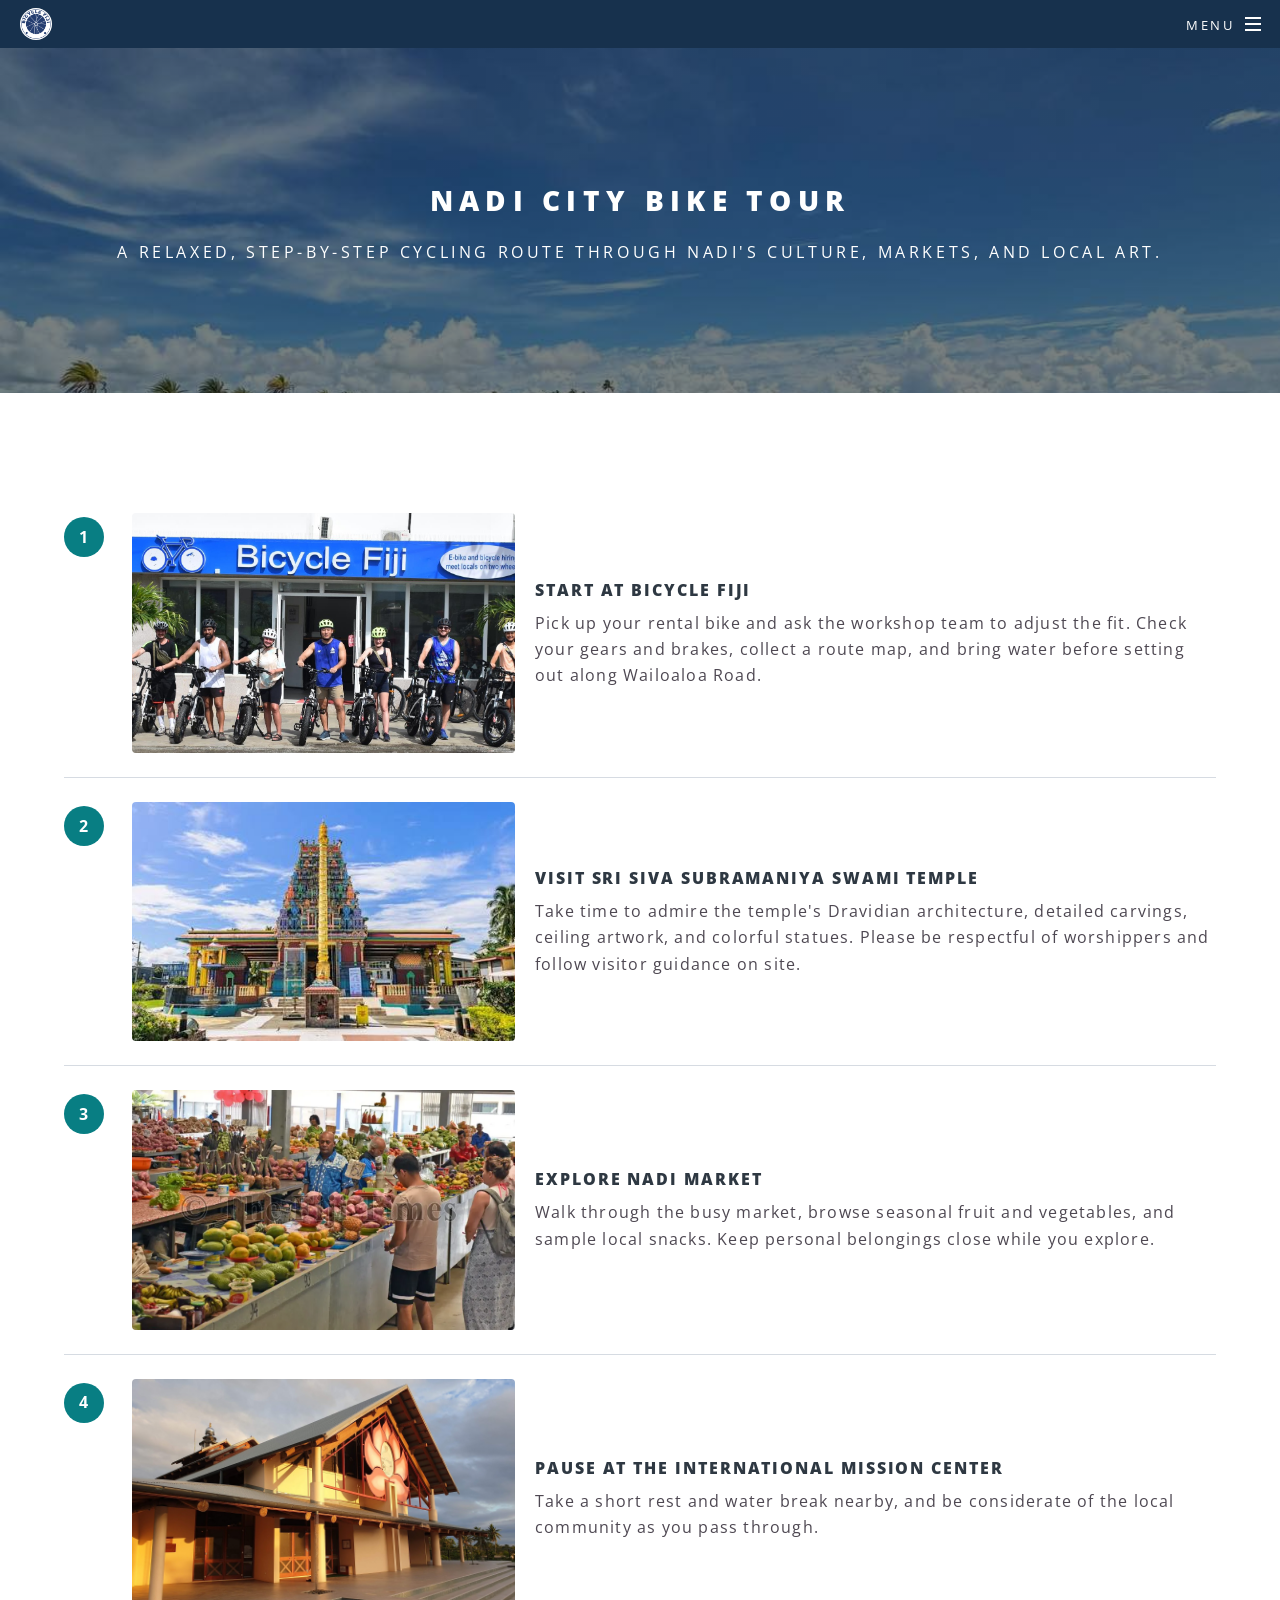
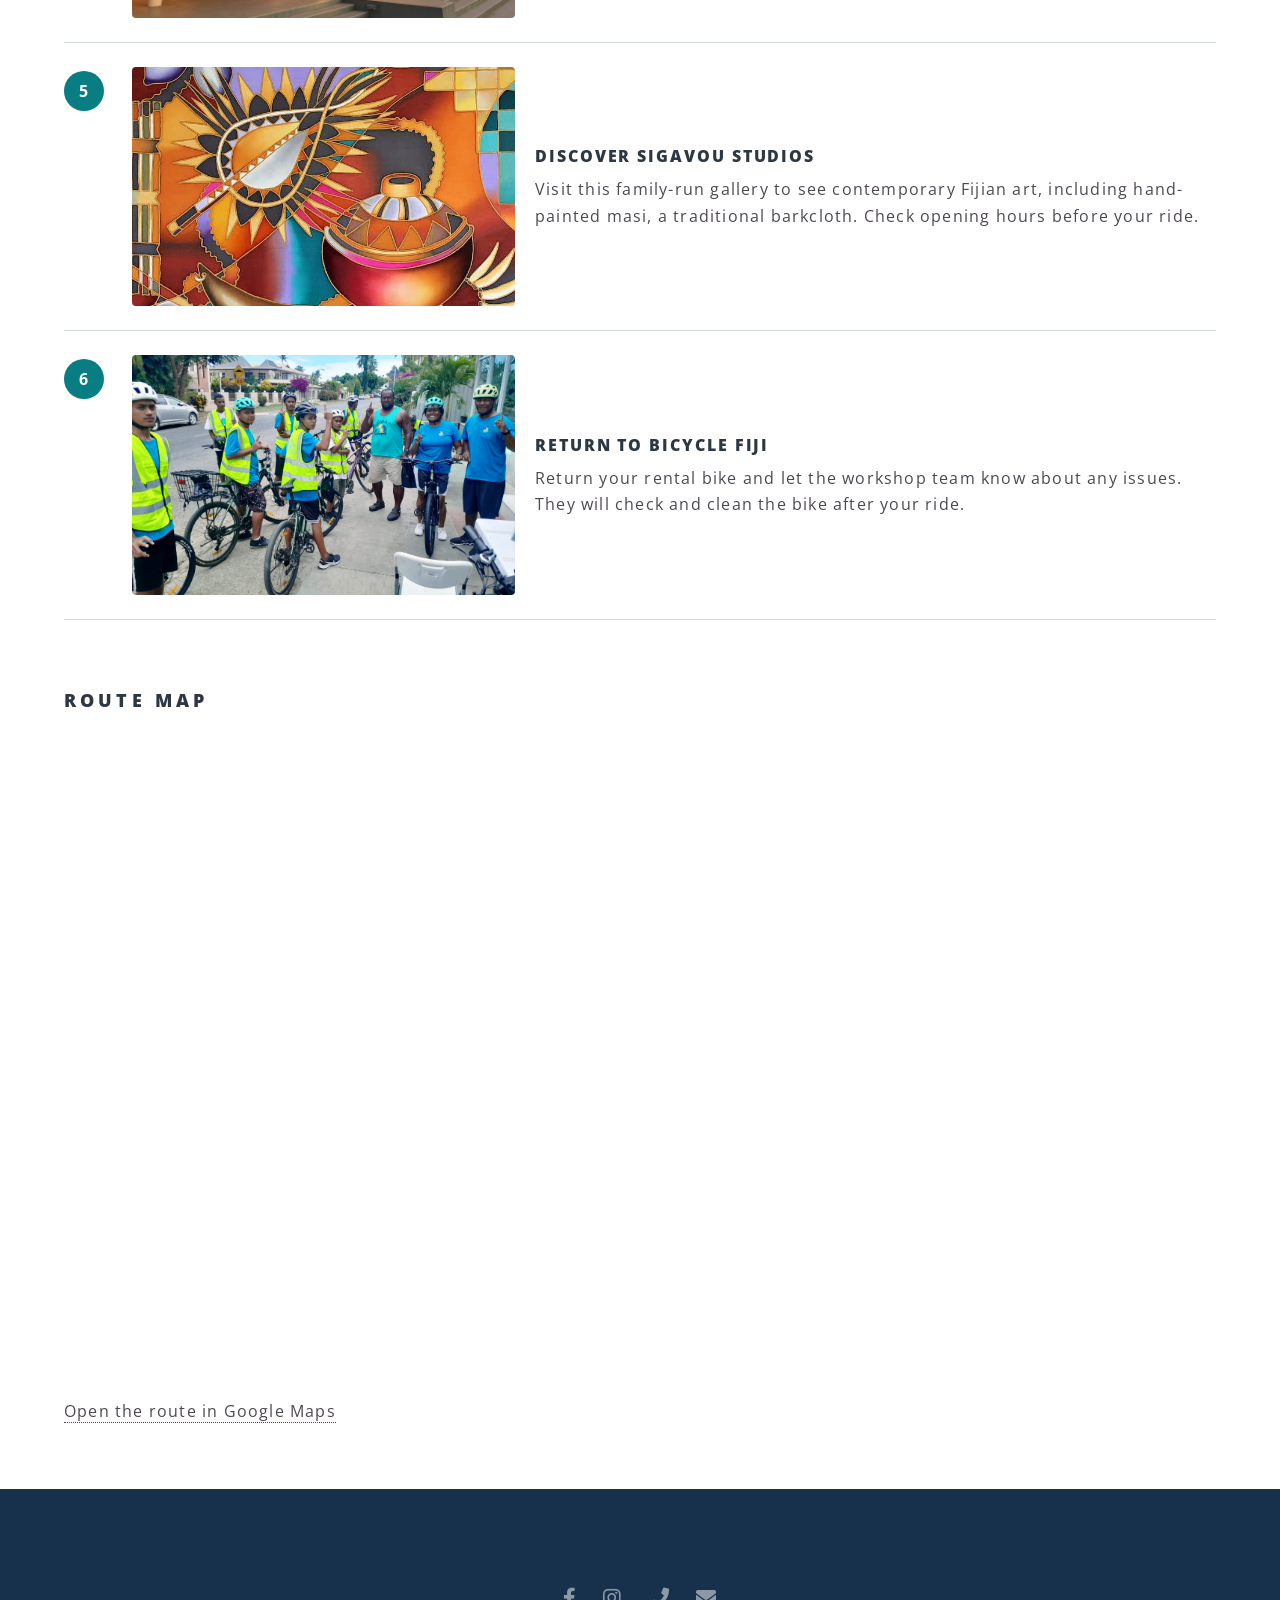
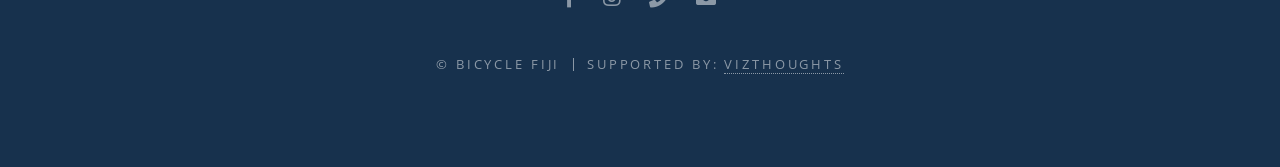
==== commit 603868f9: "update emails" ====
--- a/citytour.html
+++ b/citytour.html
@@ -5,6 +5,7 @@
 		<title>Nadi City Bike Tour | Bicycle Fiji</title>
 		<meta charset="utf-8" />
 		<meta name="viewport" content="width=device-width, initial-scale=1, user-scalable=no" />
+		<link rel="icon" type="image/png" href="images/bicycleFiji_logo_whitebackground.png" />
 		<link rel="stylesheet" href="assets/css/main.css" />
 		<noscript><link rel="stylesheet" href="assets/css/noscript.css" /></noscript>
 	</head>
@@ -111,7 +112,7 @@
 							<li><a href="https://www.facebook.com/profile.php?id=61565636811728" class="icon brands fa-facebook-f"><span class="label">Facebook</span></a></li>
 							<li><a href="https://www.instagram.com/bicycle_fiji/" class="icon brands fa-instagram"><span class="label">Instagram</span></a></li>
  <li phone="+679 9057118"><a href="tel:+679 9057118" class="icon solid fa-phone"><span class="label">Phone</span></a></li>
-							<li><a href="mailto:bicycle_fiji@gmail.com" class="icon solid fa-envelope"><span class="label">Email</span></a></li>
+							<li><a href="mailto:bicyclefiji@gmail.com" class="icon solid fa-envelope"><span class="label">Email</span></a></li>
 						</ul>
 						<ul class="copyright">
 							<li>&copy; Bicycle Fiji </li><li>Supported by: <a href="http://www.vizthoughts.com">Vizthoughts</a></li>
--- a/assets/css/main.css
+++ b/assets/css/main.css
@@ -3468,8 +3468,9 @@
 		}
 
 			#header h1 a {
+				align-items: center;
 				border: 0;
-				display: block;
+				display: flex;
 				height: inherit;
 				line-height: inherit;
 			}
@@ -3478,11 +3479,11 @@
 					background: #fff;
 					border-radius: 50%;
 					display: block;
-					height: 2.4em;
-					margin-top: 0.3em;
+					height: 2rem;
+					margin: 0;
 					object-fit: contain;
 					padding: 0.08em;
-					width: 2.4em;
+					width: 2rem;
 				}
 
 				@media screen and (max-width: 736px) {
@@ -3661,10 +3662,10 @@
 			-webkit-transition: -webkit-transform 0.75s ease, opacity 0.75s ease;
 			-ms-transition: -ms-transform 0.75s ease, opacity 0.75s ease;
 			transition: transform 0.75s ease, opacity 0.75s ease;
-			-moz-transition-delay: 3.5s;
-			-webkit-transition-delay: 3.5s;
-			-ms-transition-delay: 3.5s;
-			transition-delay: 3.5s;
+			-moz-transition-delay: 0.25s;
+			-webkit-transition-delay: 0.25s;
+			-ms-transition-delay: 0.25s;
+			transition-delay: 0.25s;
 			-moz-transform: translateY(0);
 			-webkit-transform: translateY(0);
 			-ms-transform: translateY(0);
@@ -3704,14 +3705,10 @@
 
 		#banner:after {
 			pointer-events: none;
-			-moz-transition: opacity 3s ease-in-out;
-			-webkit-transition: opacity 3s ease-in-out;
-			-ms-transition: opacity 3s ease-in-out;
-			transition: opacity 3s ease-in-out;
-			-moz-transition-delay: 1.25s;
-			-webkit-transition-delay: 1.25s;
-			-ms-transition-delay: 1.25s;
-			transition-delay: 1.25s;
+			-moz-transition: opacity 0.75s ease-in-out;
+			-webkit-transition: opacity 0.75s ease-in-out;
+			-ms-transition: opacity 0.75s ease-in-out;
+			transition: opacity 0.75s ease-in-out;
 			content: '';
 			background: #2e3842;
 			display: block;
@@ -4072,6 +4069,16 @@
 		color: #a9d8bd;
 	}
 
+	#two .spotlight .image {
+		aspect-ratio: 4 / 3;
+		overflow: hidden;
+	}
+
+	#two .spotlight .image img {
+		height: 100%;
+		object-fit: cover;
+	}
+
 	.button.primary {
 		background-color: var(--fiji-coral);
 	}
@@ -4085,14 +4092,13 @@
 	}
 
 	#cta.wrapper.style4 {
-		background-color: var(--fiji-sun);
-		background-image: none;
-		color: var(--fiji-navy);
+		background-color: rgba(23, 49, 77, 0.38);
+		color: var(--fiji-salt);
 	}
 
 	#cta h2,
 	#cta h3 {
-		color: var(--fiji-navy);
+		color: var(--fiji-salt);
 	}
 
 	#cta .button:not(.primary) {
@@ -4102,8 +4108,9 @@
 
 	#cta .inner {
 		display: block;
-		max-width: 70em;
+		max-width: none;
 		text-align: center;
+		width: 100%;
 	}
 
 	#cta .map-heading {
